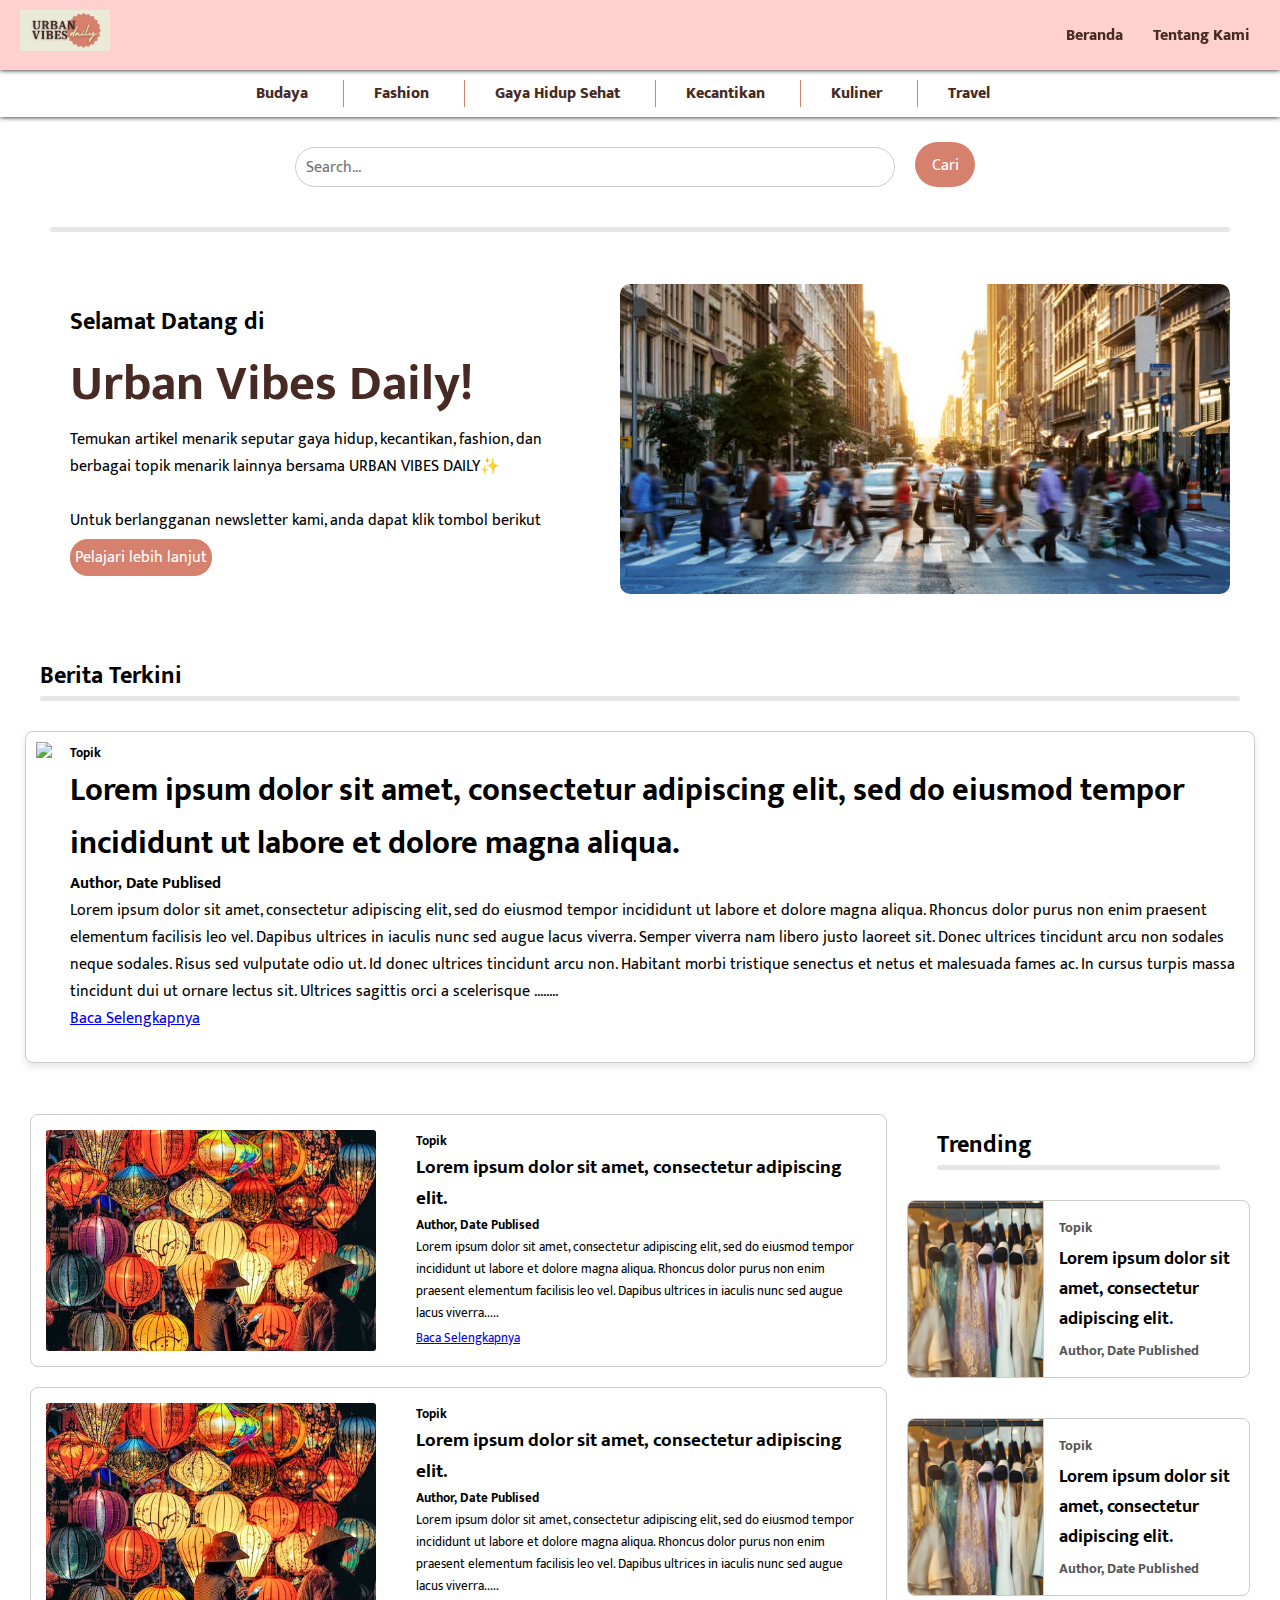
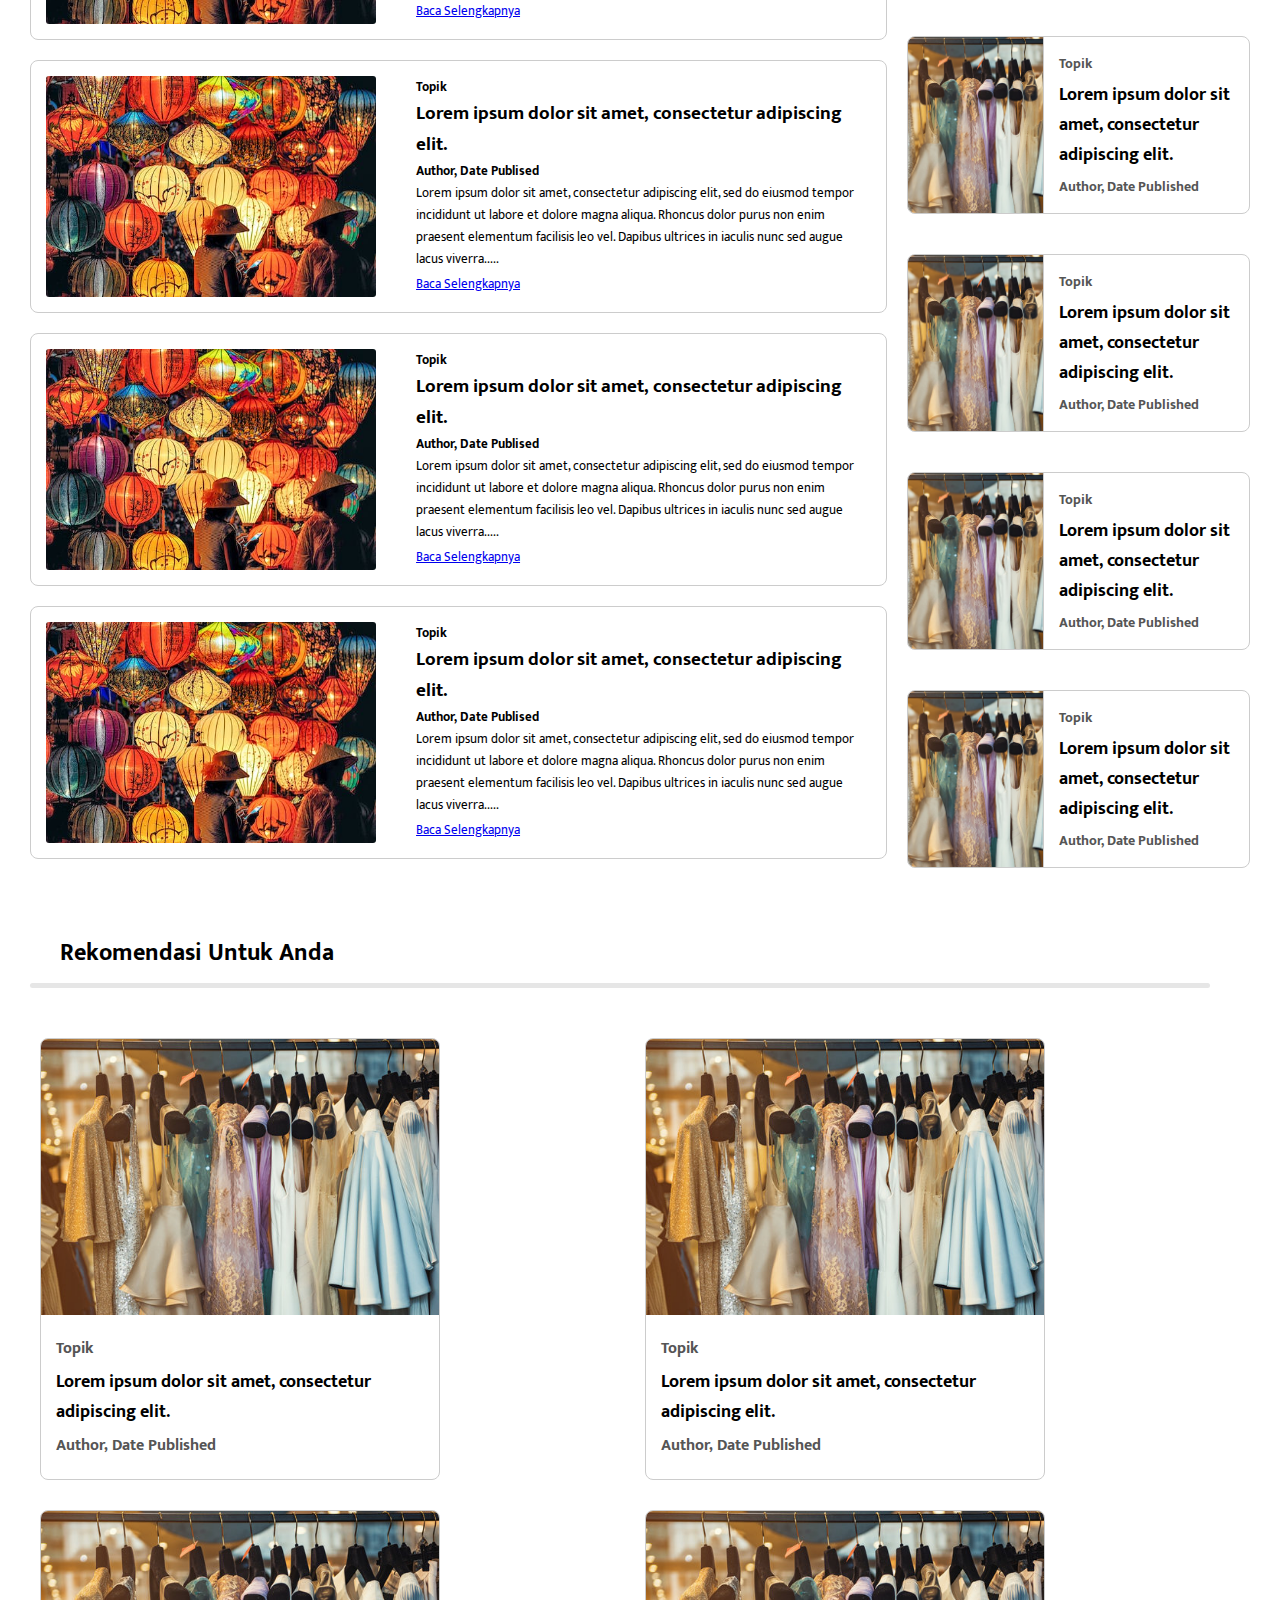
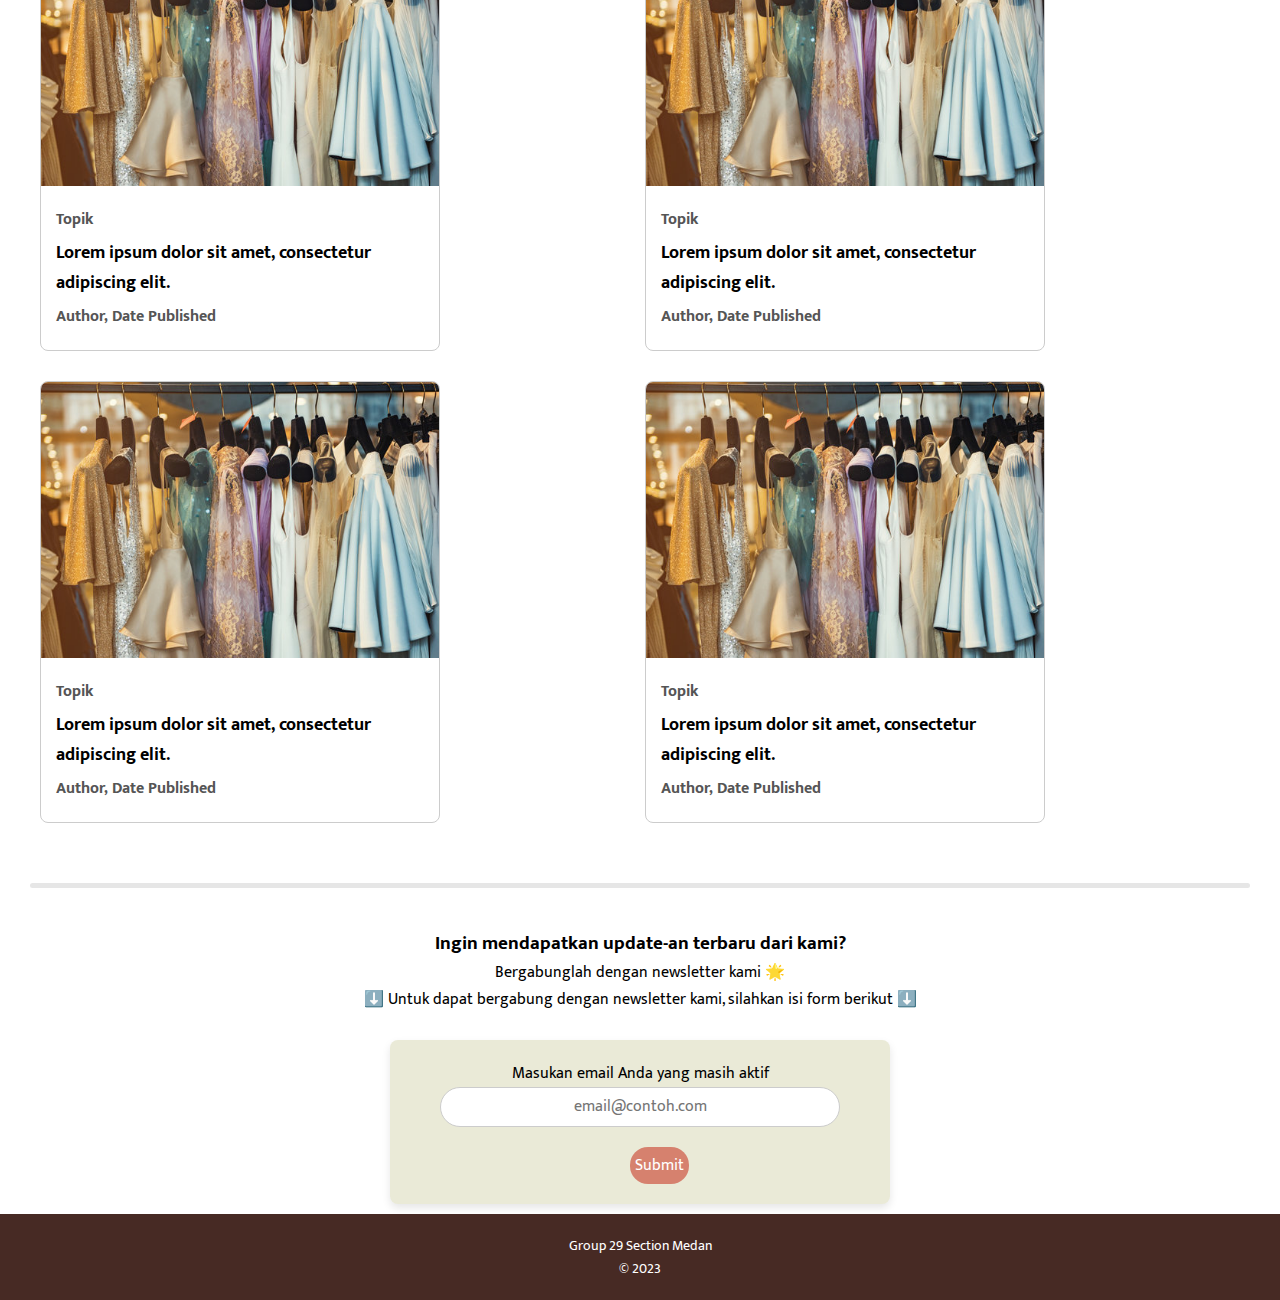
==== index.html @ dff61a65 "add responsive index.html" ====
<!DOCTYPE html>
<html lang="en">
<head>
    <meta charset="UTF-8">
    <meta name="viewport" content="width=device-width, initial-scale=1.0">
    <title>Urban Vibes Daily</title>
    <link rel="stylesheet" href="./css/style.css" />
    <link rel="stylesheet" href="https://fonts.googleapis.com/css2?family=Mukta:wght@300;400;700&display=swap">
</head>

<body>
      <!-- nav atas -->
      <section class="nav">
          <nav class="nav-upper">
              <div class="logo">
                  <img src="./asset/logo1.png" width="100%" alt="" />
              </div>
              <ul class="nav-link">
                  <li><a href="./index.html">Beranda</a></li>
                  <li><a href="./about_us.html">Tentang Kami</a></li>
              </ul>
          </nav>
      </section>

      <!-- nav bawah -->
      <section class="main-nav">
          <div class="main-navigation">
            <span class="menu-toggle" onclick="toggleMenu()"></span>
            <nav>
              <ul class="temaberita">
                  <li class="menu-item"><a href="./budaya.html">Budaya</a></li>
                  <li class="menu-item"><a href="./fashion.html">Fashion</a></li>
                  <li class="menu-item"><a href="./gayahidupsehat.html">Gaya Hidup Sehat</a></li>
                  <li class="menu-item"><a href="./kecantikan.html">Kecantikan</a></li>
                  <li class="menu-item"><a href="./kuliner.html">Kuliner</a></li>
                  <li class="menu-item"><a href="./travel.html">Travel</a></li>
              </ul>
            </nav>
          </div>
      </section>
      <section class="search-container">
          <div class="search">
              <input type="text" class="search-bar" placeholder="Search...">
              <button class="search-button">Cari</button>
          </div>
          <div class="line"></div>
      </section>

      <!-- home  -->
      <section class="home">
          <div class="home-card">
              <div class="home-caption">
                  <h2>Selamat Datang di</h2>
                  <h1>Urban Vibes Daily!</h1>
                  <p>Temukan artikel menarik seputar gaya hidup, kecantikan, fashion, dan berbagai topik menarik lainnya
                      bersama URBAN VIBES DAILY✨</p>
                  <br>
                  <p>Untuk berlangganan newsletter kami, anda dapat klik tombol berikut</p>
                  <a href="#newsletter">
                      <button class="button">Pelajari lebih lanjut</button>
                  </a>
              </div>
          </div>
          <div class="home-image">
              <img src="asset/image/people.jpeg">
          </div>
      </section>

      <section class="container-berita">
          <h2 style="margin-left: 30px; margin-top: 20px;">Berita Terkini</h2>
          <div class="line" style="margin-top: 0px;"></div>
          <div class="berita-terkini-box">
              <img src="asset/image/tokyo.jpeg">
              <div class="berita-terkini-caption">
                  <h5>Topik</h5>
                  <h1>Lorem ipsum dolor sit amet, consectetur adipiscing elit, sed do eiusmod tempor incididunt ut labore
                      et dolore magna aliqua.</h1>
                  <h4>Author, Date Publised</h4>
                  <div>
                      <p>
                          Lorem ipsum dolor sit amet, consectetur adipiscing elit, sed do eiusmod tempor incididunt ut
                          labore et dolore magna
                          aliqua. Rhoncus dolor purus non enim praesent elementum facilisis leo vel. Dapibus ultrices in
                          iaculis nunc sed augue
                          lacus viverra. Semper viverra nam libero justo laoreet sit. Donec ultrices tincidunt arcu non
                          sodales neque sodales.
                          Risus sed vulputate odio ut. Id donec ultrices tincidunt arcu non. Habitant morbi tristique
                          senectus et netus et malesuada
                          fames ac. In cursus turpis massa tincidunt dui ut ornare lectus sit. Ultrices sagittis orci a
                          scelerisque ........
                      </p>
                      <a href='#'> Baca Selengkapnya</a>
                  </div>
              </div>
          </div>
      </section>
      <br>
      <section class="container-berita-mix">
          <div class="berita-terkini">
              <div class="berita-list">
                  <div class="berita-card">
                    <img src="asset/image/culture.jpeg">
                    <div class="berita-caption">
                      <h5>Topik</h5>
                      <h3>Lorem ipsum dolor sit amet, consectetur adipiscing elit.</h3>
                      <h5 style="font-weight: bold;">Author, Date Publised</h5>
                      <div>
                        <p style="font-size: small;">
                          Lorem ipsum dolor sit amet, consectetur adipiscing elit, sed do eiusmod tempor incididunt ut labore et dolore magna 
                          aliqua. Rhoncus dolor purus non enim praesent elementum facilisis leo vel. Dapibus ultrices in iaculis nunc sed augue 
                          lacus viverra.....
                        </p>
                        <a href='#' style="font-size: small;"> Baca Selengkapnya</a>
                      </div>
                    </div>
                  </div>
                  <div class="berita-card">
                    <img src="asset/image/culture.jpeg">
                    <div class="berita-caption">
                      <h5>Topik</h5>
                      <h3>Lorem ipsum dolor sit amet, consectetur adipiscing elit.</h3>
                      <h5 style="font-weight: bold;">Author, Date Publised</h5>
                      <div>
                        <p style="font-size: small;">
                          Lorem ipsum dolor sit amet, consectetur adipiscing elit, sed do eiusmod tempor incididunt ut labore et dolore magna 
                          aliqua. Rhoncus dolor purus non enim praesent elementum facilisis leo vel. Dapibus ultrices in iaculis nunc sed augue 
                          lacus viverra.....
                        </p>
                        <a href='#' style="font-size: small;"> Baca Selengkapnya</a>
                      </div>
                    </div>
                  </div>
                  <div class="berita-card">
                    <img src="asset/image/culture.jpeg">
                    <div class="berita-caption">
                      <h5>Topik</h5>
                      <h3>Lorem ipsum dolor sit amet, consectetur adipiscing elit.</h3>
                      <h5 style="font-weight: bold;">Author, Date Publised</h5>
                      <div>
                        <p style="font-size: small;">
                          Lorem ipsum dolor sit amet, consectetur adipiscing elit, sed do eiusmod tempor incididunt ut labore et dolore magna 
                          aliqua. Rhoncus dolor purus non enim praesent elementum facilisis leo vel. Dapibus ultrices in iaculis nunc sed augue 
                          lacus viverra.....
                        </p>
                        <a href='#' style="font-size: small;"> Baca Selengkapnya</a>
                      </div>
                    </div>
                  </div>
                  <div class="berita-card">
                    <img src="asset/image/culture.jpeg">
                    <div class="berita-caption">
                      <h5>Topik</h5>
                      <h3>Lorem ipsum dolor sit amet, consectetur adipiscing elit.</h3>
                      <h5 style="font-weight: bold;">Author, Date Publised</h5>
                      <div>
                        <p style="font-size: small;">
                          Lorem ipsum dolor sit amet, consectetur adipiscing elit, sed do eiusmod tempor incididunt ut labore et dolore magna 
                          aliqua. Rhoncus dolor purus non enim praesent elementum facilisis leo vel. Dapibus ultrices in iaculis nunc sed augue 
                          lacus viverra.....
                        </p>
                        <a href='#' style="font-size: small;"> Baca Selengkapnya</a>
                      </div>
                    </div>
                  </div>
                  <div class="berita-card">
                    <img src="asset/image/culture.jpeg">
                    <div class="berita-caption">
                      <h5>Topik</h5>
                      <h3>Lorem ipsum dolor sit amet, consectetur adipiscing elit.</h3>
                      <h5 style="font-weight: bold;">Author, Date Publised</h5>
                      <div>
                        <p style="font-size: small;">
                          Lorem ipsum dolor sit amet, consectetur adipiscing elit, sed do eiusmod tempor incididunt ut labore et dolore magna 
                          aliqua. Rhoncus dolor purus non enim praesent elementum facilisis leo vel. Dapibus ultrices in iaculis nunc sed augue 
                          lacus viverra.....
                        </p>
                        <a href='#' style="font-size: small;"> Baca Selengkapnya</a>
                      </div>
                    </div>
                  </div>
                </div>
              </div>
          </div>

          <div class="berita-tren">
            <div class="container-tren">
              <h2 style="margin-left: 30px; margin-top: 40px;">Trending</h2>
              <div class="line" style="margin-top: 0px;"></div>
              <div class="tren-list">
                <div class="tren-card">
                  <img src="asset/image/fashion.jpeg">
                  <div class="tren-caption">
                    <h6>Topik</h6>
                    <h5>Lorem ipsum dolor sit amet, consectetur adipiscing elit.</h5>
                    <h6 style="font-weight: bold;">Author, Date Published</h6>
                  </div>
                </div>
                <div class="tren-card">
                  <img src="asset/image/fashion.jpeg">
                  <div class="tren-caption">
                    <h6>Topik</h6>
                    <h5>Lorem ipsum dolor sit amet, consectetur adipiscing elit.</h5>
                    <h6 style="font-weight: bold;">Author, Date Published</h6>
                  </div>
                </div>
                <div class="tren-card">
                  <img src="asset/image/fashion.jpeg">
                  <div class="tren-caption">
                    <h6>Topik</h6>
                    <h5>Lorem ipsum dolor sit amet, consectetur adipiscing elit.</h5>
                    <h6 style="font-weight: bold;">Author, Date Published</h6>
                  </div>
                </div>
                <div class="tren-card">
                  <img src="asset/image/fashion.jpeg">
                  <div class="tren-caption">
                    <h6>Topik</h6>
                    <h5>Lorem ipsum dolor sit amet, consectetur adipiscing elit.</h5>
                    <h6 style="font-weight: bold;">Author, Date Published</h6>
                  </div>
                </div>
                <div class="tren-card">
                  <img src="asset/image/fashion.jpeg">
                  <div class="tren-caption">
                    <h6>Topik</h6>
                    <h5>Lorem ipsum dolor sit amet, consectetur adipiscing elit.</h5>
                    <h6 style="font-weight: bold;">Author, Date Published</h6>
                  </div>
                </div>
                <div class="tren-card">
                  <img src="asset/image/fashion.jpeg">
                  <div class="tren-caption">
                    <h6>Topik</h6>
                    <h5>Lorem ipsum dolor sit amet, consectetur adipiscing elit.</h5>
                    <h6 style="font-weight: bold;">Author, Date Published</h6>
                  </div>
                </div>
              </div>
            </div>
          </div>          
          </div>
      </section>
      <br><br>
      <section class="container-rekomen">
        <div class="container-rekomendasi">
          <h2 style="margin-left: 20px; margin-top: 20px;">Rekomendasi Untuk Anda</h2>
          <div class="line"></div>
          <div class="tren-list">
            <div class="rekomen-card">
              <img src="asset/image/fashion.jpeg">
              <div>
                <h5>Topik</h5>
                <h3>Lorem ipsum dolor sit amet, consectetur adipiscing elit.</h3>
                <h5 style="font-weight: bold;">Author, Date Published</h5>
              </div>
            </div>
            <div class="rekomen-card">
              <img src="asset/image/fashion.jpeg">
              <div>
                <h5>Topik</h5>
                <h3>Lorem ipsum dolor sit amet, consectetur adipiscing elit.</h3>
                <h5 style="font-weight: bold;">Author, Date Published</h5>
              </div>
            </div>
            <div class="rekomen-card">
              <img src="asset/image/fashion.jpeg">
              <div>
                <h5>Topik</h5>
                <h3>Lorem ipsum dolor sit amet, consectetur adipiscing elit.</h3>
                <h5 style="font-weight: bold;">Author, Date Published</h5>
              </div>
            </div>
            <div class="rekomen-card">
              <img src="asset/image/fashion.jpeg">
              <div>
                <h5>Topik</h5>
                <h3>Lorem ipsum dolor sit amet, consectetur adipiscing elit.</h3>
                <h5 style="font-weight: bold;">Author, Date Published</h5>
              </div>
            </div>
            <div class="rekomen-card">
              <img src="asset/image/fashion.jpeg">
              <div>
                <h5>Topik</h5>
                <h3>Lorem ipsum dolor sit amet, consectetur adipiscing elit.</h3>
                <h5 style="font-weight: bold;">Author, Date Published</h5>
              </div>
            </div>
            <div class="rekomen-card">
              <img src="asset/image/fashion.jpeg">
              <div>
                <h5>Topik</h5>
                <h3>Lorem ipsum dolor sit amet, consectetur adipiscing elit.</h3>
                <h5 style="font-weight: bold;">Author, Date Published</h5>
              </div>
            </div>
          </div>
        </div>
      </section>
      
      

      <section class="form">
          <div class="line" style="margin-top: 0px;"></div>
          <div id="newsletter" class="container-form">
              <h3 style="text-align: center;">Ingin mendapatkan update-an terbaru dari kami?</h3>
              <p style="text-align: center;">Bergabunglah dengan newsletter kami 🌟</p>
              <p style="text-align: center;">⬇️ Untuk dapat bergabung dengan newsletter kami, silahkan isi form berikut ⬇️
              </p>
              <br>
              <div class="form-card">
                  <div class="form-input">
                      <label for="email">Masukan email Anda yang masih aktif</label>
                      <br>
                      <input type="email" placeholder="email@contoh.com" id="email" />
                  </div>
                  <button class="button" style="margin-inline: 220px; margin-top: 20px;">Submit</button>
              </div>
          </div>
      </section>

      <section class="footer">
        <footer>
          <p>Group 29 Section Medan</p>
          <p>&copy; 2023</p>
      </footer>
      </section>
  <script>
    function toggleMenu() {
    const navigation = document.querySelector('.main-navigation');
    navigation.classList.toggle('mobile-menu-open');
  }
  </script>
</body>

</html>
---- css/style.css ----
* {
  margin: 0;
  padding: 0;
  box-sizing: border-box;
}

body {
  font-family: "Mukta", sans-serif;
}
.home{
  margin: 0;
  padding: 0;
  box-sizing: border-box;
}

.nav {
  display: inline;
}

.nav .nav-upper {
  box-shadow: 0 0 5px black;
  background-color: #ffd1ce;
  display: flex;
  justify-content: space-between;
  align-items: center;
  position: sticky;
  top: 0;
  padding: 10px 20px;
  padding: 10px 20px;
  z-index: 1000;
}

.nav .logo {
  width: 90px;
  height: 50px;
}

.nav .nav-upper ul {
  padding-right: 10px;
  list-style: none;
  display: flex;
  gap: 30px;
}
.nav .nav-upper ul li a {
  color: #472a24;
  text-decoration: none;
  font-size: 16px;
  font-weight: 800;
}

.nav .nav-upper ul li a:hover {
  color: #d6816e;
  font-weight: bold;
}
.main-navigation {
  padding: 10px 20px;
  box-shadow: 0 0 5px black;
  position: inline;
  top: 0;
  z-index: 1000;
  display: flex;
  justify-content: center;
}

.menu-toggle {
  display: none; /* Initially hide the menu toggle on larger screens */
}

.main-navigation ul {
  list-style: none;
  display: flex;
  gap: 30px;
}

.main-navigation ul li {
  position: relative;
}

.main-navigation ul li:not(:last-child) {
  border-right: 1px solid #d6816e;
}

.main-navigation ul li a {
  color: #472a24;
  text-decoration: none;
  font-size: 16px;
  font-weight: 800;
  padding-right: 35px;
}

.main-navigation ul li a:hover {
  color: #d6816e;
  font-weight: bold;
}

/* Responsive */
@media screen and (max-width: 600px) {
  .main-navigation ul {
    display: none; /* Hide the menu items on smaller screens */
    flex-direction: column; /* Stack items vertically */
    position: absolute;
    margin-top: 60px; /* Adjust the distance from the top */
    left: 0;
    right: 0;
    background-color: #fff; /* Add a background color for better visibility */
    box-shadow: 0 4px 8px rgba(0, 0, 0, 0.1);
    z-index: 999;
    justify-content: center;
  }

  .menu-toggle {
    display: flex; /* Show the menu toggle on smaller screens */
    cursor: pointer;
  }

  .menu-toggle:before {
    content: '\2630'; /* Unicode character for three horizontal lines */
    font-size: 24px;
  }

  .main-navigation.mobile-menu-open ul {
    display: flex; /* Show the menu items when the menu is open */
    padding: 10px;
  }
}

.search-container {
  text-align: center;
  margin: 20px;
}

.search {
  display: flex;
  flex-direction: column; /* Stack items vertically on smaller screens */
  align-items: center;
}

.search-bar {
  padding: 10px;
  border: 1px solid #ccc;
  border-radius: 50px;
  width: 100%; /* Make the input take full width */
  max-width: 600px; /* Set a max-width for larger screens */
  height: 40px;
  box-sizing: border-box;
  font-size: 16px;
  font-family: "Mukta", sans-serif;
  margin-bottom: 10px; /* Add margin below the input for better spacing */
}

.search-button {
  padding: 10px;
  background-color: #d6816e;
  color: white;
  border: none;
  border-radius: 50px;
  width: 60px;
  height: 45px;
  cursor: pointer;
  font-size: 16px;
  font-family: "Mukta", sans-serif;
  text-align: center;
  margin-bottom: 10px;
  margin-inline: 10px;
}

.search-button:hover {
  background-color: #472a24;
  color: white;
}

/* Responsive */
@media screen and (min-width: 768px) {
  .search {
    flex-direction: row; /* Switch back to row layout for larger screens */
    justify-content: center;
  }

  .search-bar {
    margin-bottom: 0; /* Remove the bottom margin for larger screens */
    margin-right: 10px; /* Add margin to the right of the input for better spacing */
  }
}

.line {
  width: auto;
  height: 5px;
  background-color: #e6e6e6;
  border-radius: 10px;
  margin: 30px;
  /* margin-top: 0;
    margin-inline: 30px; */
}

.home {
  display: flex;
  align-items: center;
  justify-content: space-evenly;
  padding: 20px;
}

.home-card {
  padding: 20px;
  max-width: 600px;
  width: 100%;
}

.home-caption {
  flex: 1;
  margin-left: 30px;
}

.home-caption h1 {
  color: #472a24;
  font-weight: bold;
  font-size: 50px;
}

.home-image {
  flex: 1;
  margin-right: 30px;
}

.home-image img {
  max-width: 100%;
  width: 615px;
  height: 310px;
  float: right;
  border-radius: 10px;
  transition: transform 0.3s;
}

.home-image img:hover {
  transform: scale(1.03);
}

button {
  margin-top: 5px;
  padding: 5px;
  background-color: #d6816e;
  color: white;
  border: none;
  border-radius: 18px;
  cursor: pointer;
  font-size: 16px;
  font-family: "Mukta", sans-serif;
  text-align: center;
  transition-duration: 0.4s;
  cursor: pointer;
}

.button:hover {
  background-color: #472a24;
  color: white;
}

/* berita terkini (headline) */
.container-berita{
  padding: 10px;
  margin-top: 10px;
}
.berita-terkini-box {
  display: flex;
  flex-direction: column; /* Change to column layout for smaller screens */
  padding: 10px;
  margin-inline: 15px; /* Reduced margin for smaller screens */
  background-color: #fff;
  border: 1px solid #ccc;
  border-radius: 8px;
  box-shadow: 0 4px 8px rgba(0, 0, 0, 0.1);
  transition: transform 0.5s;
}

.berita-terkini-box img {
  max-width: 100%;
  height: 300px; /* Maintain aspect ratio */
  margin-bottom: 10px; /* Add margin below image for better spacing */
}

.berita-terkini-caption{
  margin-left: 0px;
}

.berita-terkini-box:hover  {
  transform: scale(1.03);
}

@media screen and (min-width: 768px) {
  .berita-terkini-box {
    flex-direction: row; /* Switch back to row layout for larger screens */
  }

  .berita-terkini-caption {
    margin-left: 18px; /* Add back left margin for larger screens */
  }
}

/* berita  */

.container-berita-mix {
  padding: 30px;
  margin-top: 5px;
}

.berita-terkini,
.berita-tren {
  display: grid;
  grid-gap: 20px;
}

.container-berita-mix {
  display: grid;
  grid-template-columns: 2fr 0.8fr;
  column-gap: 20px;
  margin-top: -45px;
}

.berita-list{
  margin: auto;
}

.berita-card:hover  {
  transform: scale(1.03);
}

.berita-list,
.tren-list {
  display: grid;
  grid-gap: 20px;
}

.berita-card {
  display: grid;
  grid-template-columns: auto 1fr;
  grid-gap: 20px;
  padding: 15px;
  border: 1px solid #ccc;
  border-radius: 8px;
}

.berita-card {
  display: flex;
  padding: 15px;
  border: 1px solid #ccc;
  border-radius: 8px;
  transition: transform 0.5s;
}

.berita-card img {
  max-width: 40%;
  height: auto;
  border-radius: 3px;
  margin-right: 20px; /* Adjust the margin between the image and caption */
}

.berita-caption {
  display: flex;
  flex-direction: column;
  justify-content: center;
}

.berita-caption > div {
  margin: 0; /* Reset margin for the inner div */
}


.tren-card {
  display: flex;
  border: 1px solid #ccc;
  border-radius: 8px;
  overflow: hidden;
  max-width: 400px;
  margin-bottom: 20px; /* Memberikan jarak antar elemen tren-card */
  transition: transform 0.5s;
}

.tren-card:hover  {
  transform: scale(1.03);
}

.tren-card img {
  width: 40%;
  object-fit: cover;
  border-right: 1px solid #ccc; /* Garis pisah di antara gambar dan konten */
}

.tren-caption {
  padding: 15px;
}

.tren-caption h6 {
  margin: 0;
  font-size: 14px; /* Sesuaikan ukuran teks Topik dan Author */
  color: #555; /* Warna teks Topik dan Author */
}

.tren-caption h5 {
  margin: 5px 0;
  font-size: 18px; /* Sesuaikan ukuran teks judul */
}

/* Mengatur teks judul dengan tumpukan yang lebih besar */
.tren-caption h5:first-child {
  margin-top: 0;
}

.tren-caption h6:last-child {
  font-weight: bold;
}


/* rekomen  */
.container-rekomen {
  padding: 40px;
  margin-top: -99px;
}

.container-rekomendasi {
  display: grid;
  grid-gap: 20px;
}
.container-rekomendasi .tren-list {
  display: grid;
  grid-template-columns: repeat(auto-fit, minmax(400px, 3fr)); /* Maksimal 3 konten per baris */
  grid-gap: 10px;
}

.container-rekomendasi h2 {
  font-size: 24px; /* Ukuran teks judul */
  margin-top: 20px;
  margin-left: -99px;
}

.container-rekomendasi .line {
  border-top: 1px solid #e6e6e6;
  margin-top: -10px;
  margin-left: -10px;
  width: auto;
}

.rekomen-card {
  display: flex;
  flex-direction: column;
  border: 1px solid #ccc;
  border-radius: 8px;
  overflow: hidden;
  max-width: 400px; /* Atur lebar maksimum sesuai kebutuhan */
  margin-bottom: 20px; /* Jarak antar elemen rekomen-card */
  transition: transform 0.5s;
}

.rekomen-card:hover  {
  transform: scale(1.03);
}

.rekomen-card img {
  width: 100%; /* Ubah lebar gambar sesuai preferensi Anda */
  object-fit: cover;
}

.rekomen-card > div {
  padding: 15px;
}

.rekomen-card h5 {
  margin: 5px 0;
  font-size: 16px; /* Ukuran teks Topik */
  color: #555; /* Warna teks Topik */
}

.rekomen-card h3 {
  margin: 5px 0;
  font-size: 18px; /* Ukuran teks judul */
}

.rekomen-card h5:last-child {
  font-weight: bold;
}


/* form  */
.container-form {
  padding: 10px;
  margin: auto;
}

.form-card {
  background-color: #eaead7;
  box-shadow: 0 4px 8px rgba(0, 0, 0, 0.1);
  padding: 20px;
  border-radius: 8px;
  width: 500px;
  margin: auto;
}

.form-input {
  text-align: center;
}

#email {
  text-align: center;
  padding: 10px;
  border: 1px solid #ccc;
  border-radius: 50px;
  width: 400px;
  height: 40px;
  box-sizing: border-box;
  font-size: 16px;
  font-family: "Mukta", sans-serif;
}

/* Responsive */
@media screen and (max-width: 600px) {
  .form-card {
    width: 90%; /* Adjust the width for smaller screens */
  }

  #email {
    width: 100%; /* Adjust the width for smaller screens */
    max-width: none; /* Remove the max-width for smaller screens */
  }
}

footer {
  width: 100%;
  background-color: #472a24;
  color: white;
  font-size: 14px;
  text-align: center;
  padding: 20px;
}
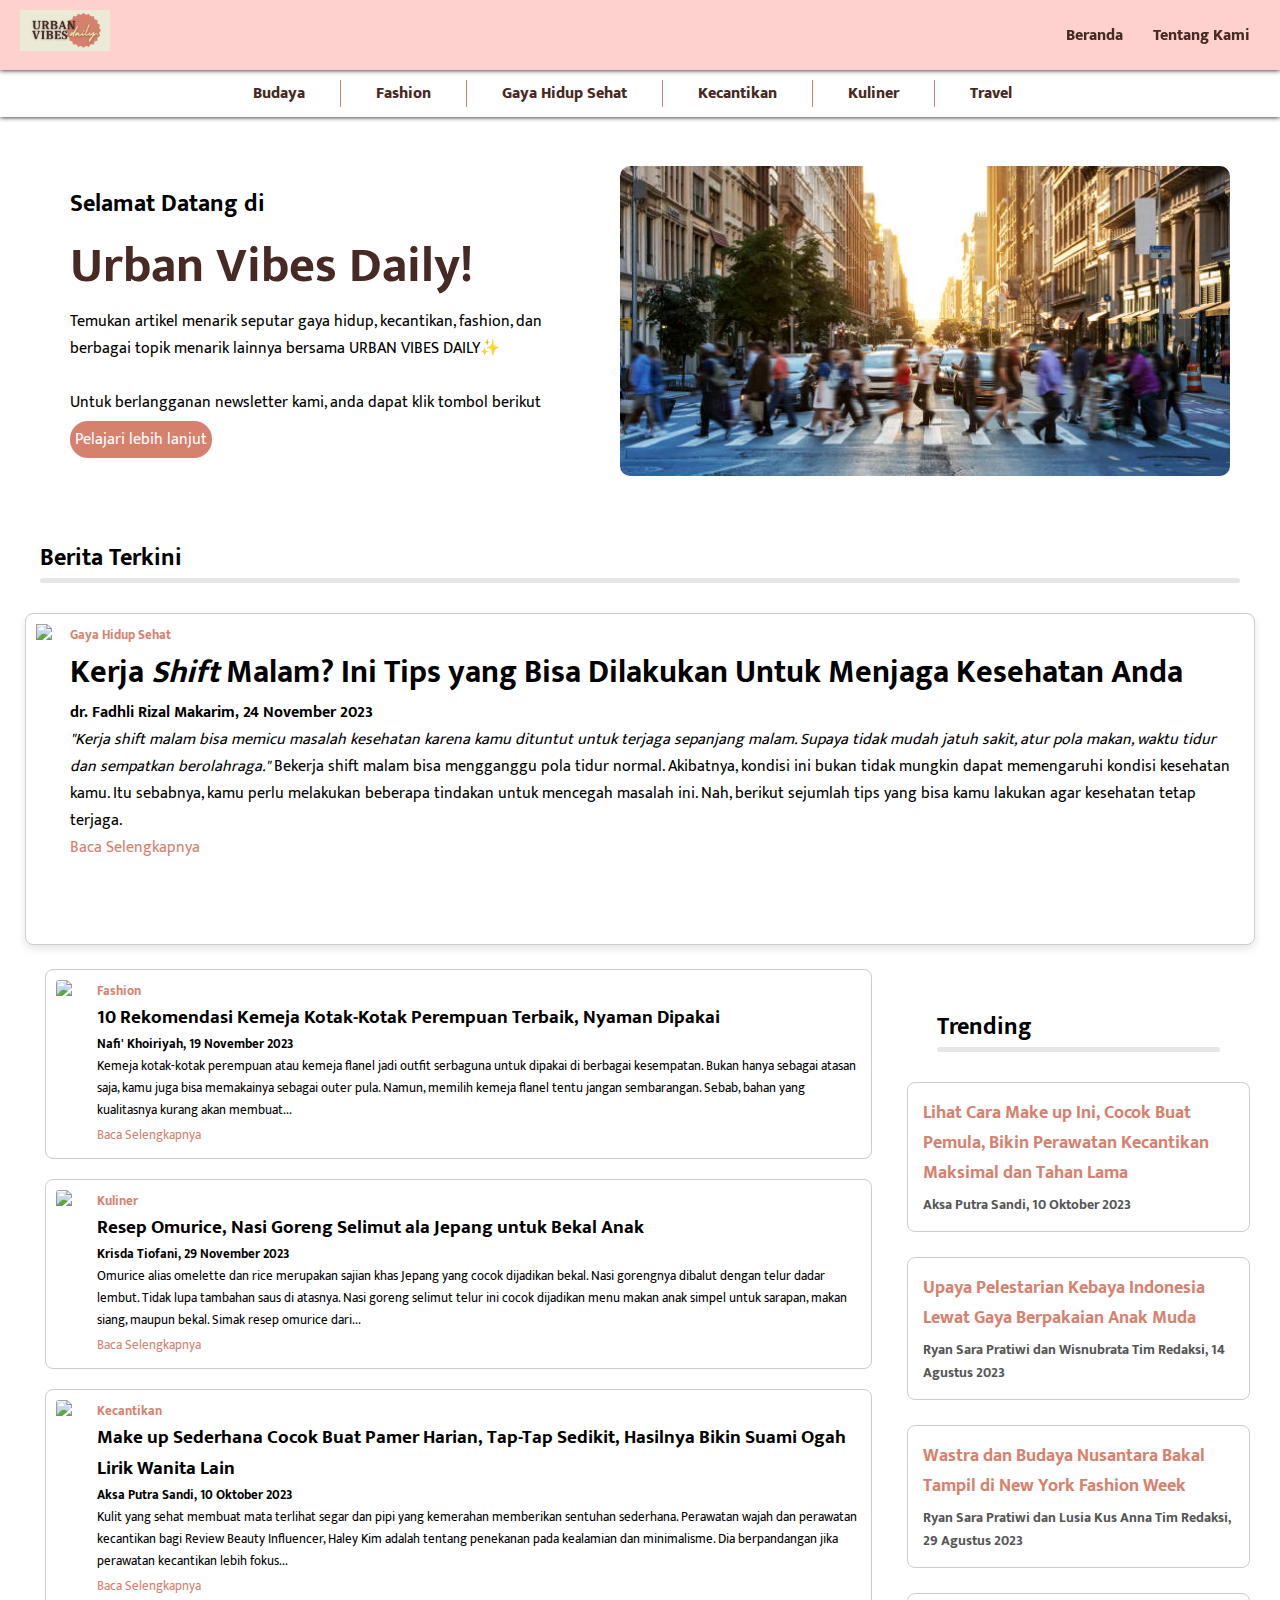
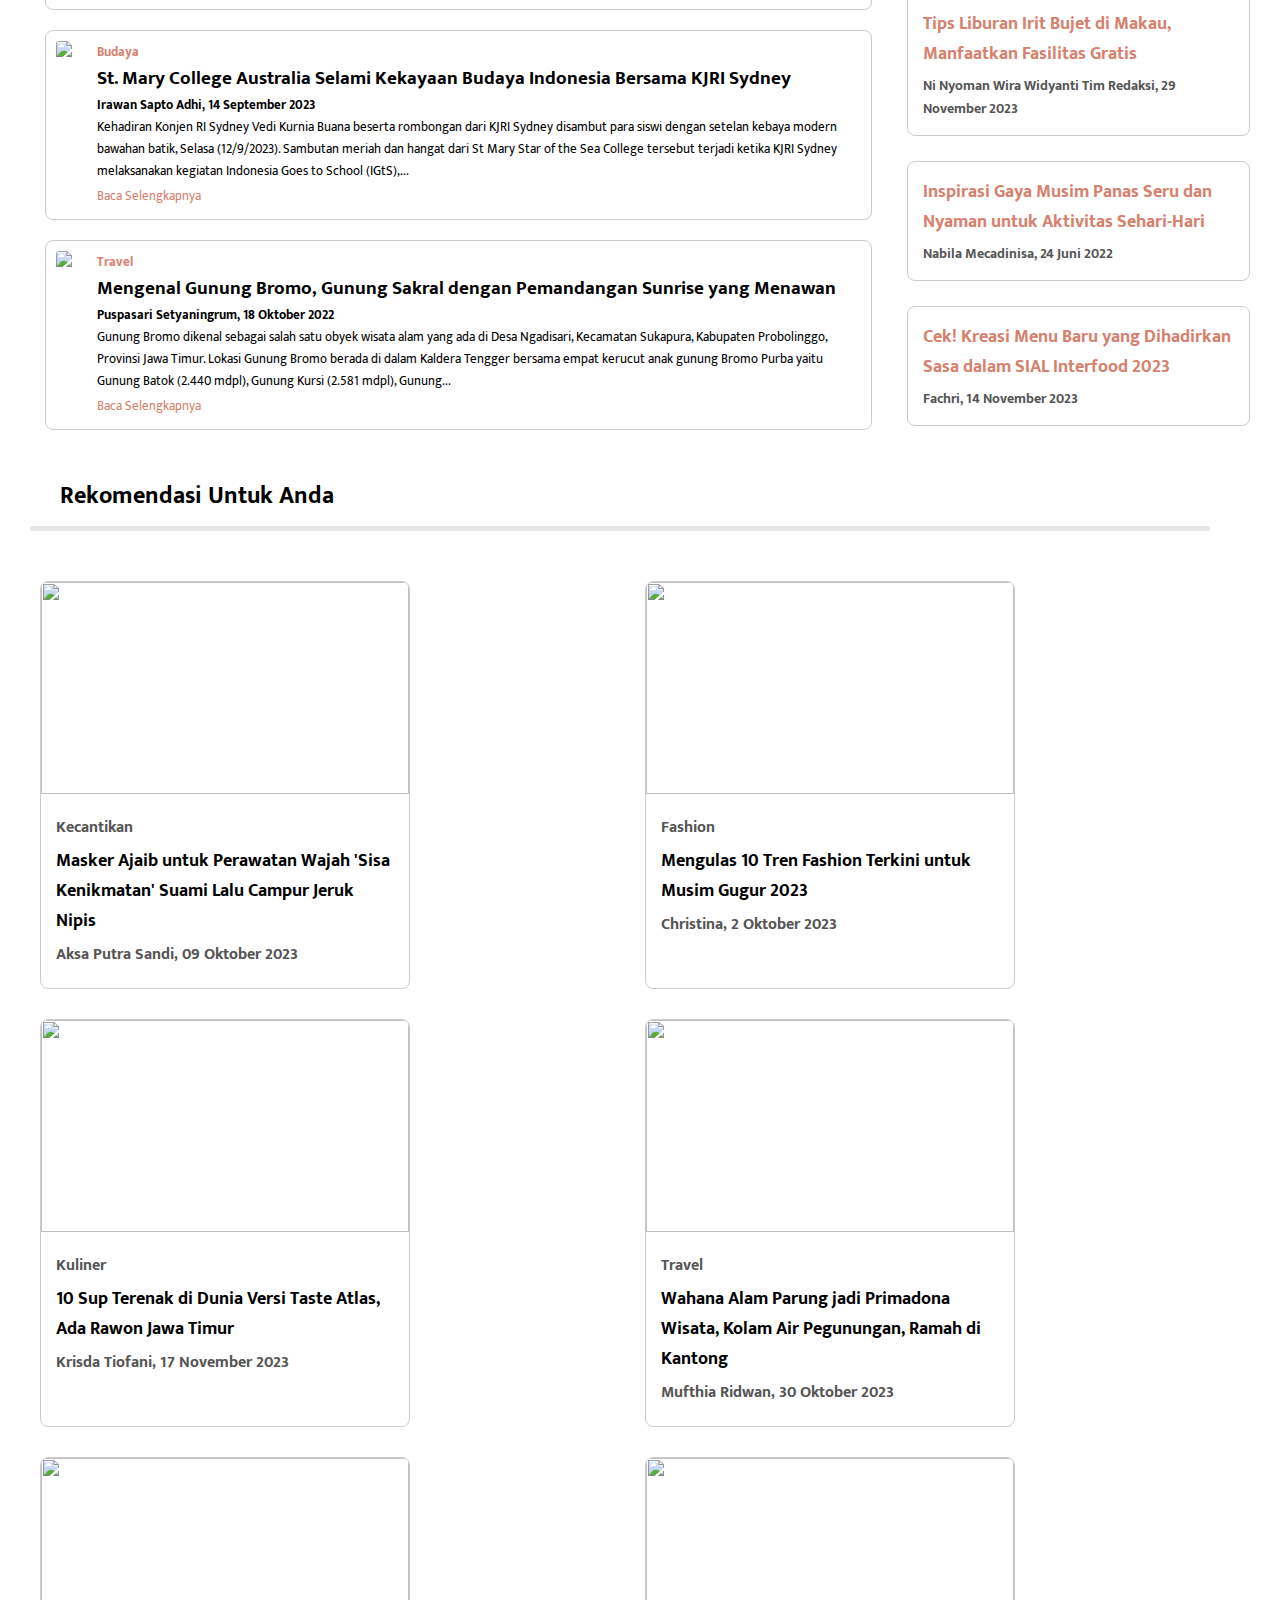
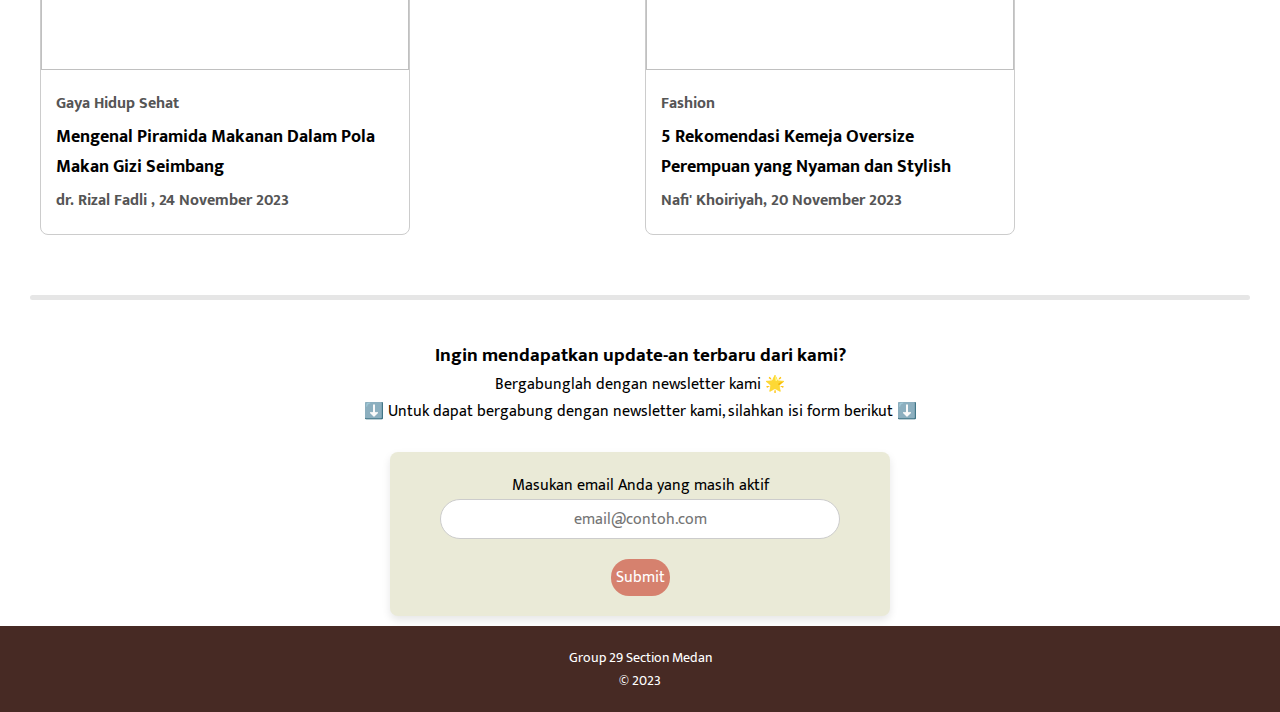
==== commit dee90cd0: "add responsive di halaman berita" ====
--- a/index.html
+++ b/index.html
@@ -38,14 +38,8 @@
             </nav>
           </div>
       </section>
-      <section class="search-container">
-          <div class="search">
-              <input type="text" class="search-bar" placeholder="Search...">
-              <button class="search-button">Cari</button>
-          </div>
-          <div class="line"></div>
-      </section>
-
+       
+      <br>
       <!-- home  -->
       <section class="home">
           <div class="home-card">
@@ -70,26 +64,16 @@
           <h2 style="margin-left: 30px; margin-top: 20px;">Berita Terkini</h2>
           <div class="line" style="margin-top: 0px;"></div>
           <div class="berita-terkini-box">
-              <img src="asset/image/tokyo.jpeg">
+              <img src="asset/image/begadang.jpeg">
               <div class="berita-terkini-caption">
-                  <h5>Topik</h5>
-                  <h1>Lorem ipsum dolor sit amet, consectetur adipiscing elit, sed do eiusmod tempor incididunt ut labore
-                      et dolore magna aliqua.</h1>
-                  <h4>Author, Date Publised</h4>
+                  <h5>Gaya Hidup Sehat</h5>
+                  <h1>Kerja <i>Shift</i> Malam? Ini Tips yang Bisa Dilakukan Untuk Menjaga Kesehatan Anda</h1>
+                  <h4>dr. Fadhli Rizal Makarim, 24 November 2023</h4>
                   <div>
                       <p>
-                          Lorem ipsum dolor sit amet, consectetur adipiscing elit, sed do eiusmod tempor incididunt ut
-                          labore et dolore magna
-                          aliqua. Rhoncus dolor purus non enim praesent elementum facilisis leo vel. Dapibus ultrices in
-                          iaculis nunc sed augue
-                          lacus viverra. Semper viverra nam libero justo laoreet sit. Donec ultrices tincidunt arcu non
-                          sodales neque sodales.
-                          Risus sed vulputate odio ut. Id donec ultrices tincidunt arcu non. Habitant morbi tristique
-                          senectus et netus et malesuada
-                          fames ac. In cursus turpis massa tincidunt dui ut ornare lectus sit. Ultrices sagittis orci a
-                          scelerisque ........
+                        <i>"Kerja shift malam bisa memicu masalah kesehatan karena kamu dituntut untuk terjaga sepanjang malam. Supaya tidak mudah jatuh sakit, atur pola makan, waktu tidur dan sempatkan berolahraga."</i> Bekerja shift malam bisa mengganggu pola tidur normal. Akibatnya, kondisi ini bukan tidak mungkin dapat memengaruhi kondisi kesehatan kamu. Itu sebabnya, kamu perlu melakukan beberapa tindakan untuk mencegah masalah ini. Nah, berikut sejumlah tips yang bisa kamu lakukan agar kesehatan tetap terjaga.
                       </p>
-                      <a href='#'> Baca Selengkapnya</a>
+                      <a href='#' style="margin: 0;"> Baca Selengkapnya</a>
                   </div>
               </div>
           </div>
@@ -99,80 +83,70 @@
           <div class="berita-terkini">
               <div class="berita-list">
                   <div class="berita-card">
-                    <img src="asset/image/culture.jpeg">
-                    <div class="berita-caption">
-                      <h5>Topik</h5>
-                      <h3>Lorem ipsum dolor sit amet, consectetur adipiscing elit.</h3>
-                      <h5 style="font-weight: bold;">Author, Date Publised</h5>
-                      <div>
-                        <p style="font-size: small;">
-                          Lorem ipsum dolor sit amet, consectetur adipiscing elit, sed do eiusmod tempor incididunt ut labore et dolore magna 
-                          aliqua. Rhoncus dolor purus non enim praesent elementum facilisis leo vel. Dapibus ultrices in iaculis nunc sed augue 
-                          lacus viverra.....
-                        </p>
-                        <a href='#' style="font-size: small;"> Baca Selengkapnya</a>
-                      </div>
-                    </div>
-                  </div>
-                  <div class="berita-card">
-                    <img src="asset/image/culture.jpeg">
-                    <div class="berita-caption">
-                      <h5>Topik</h5>
-                      <h3>Lorem ipsum dolor sit amet, consectetur adipiscing elit.</h3>
-                      <h5 style="font-weight: bold;">Author, Date Publised</h5>
-                      <div>
-                        <p style="font-size: small;">
-                          Lorem ipsum dolor sit amet, consectetur adipiscing elit, sed do eiusmod tempor incididunt ut labore et dolore magna 
-                          aliqua. Rhoncus dolor purus non enim praesent elementum facilisis leo vel. Dapibus ultrices in iaculis nunc sed augue 
-                          lacus viverra.....
-                        </p>
-                        <a href='#' style="font-size: small;"> Baca Selengkapnya</a>
-                      </div>
-                    </div>
-                  </div>
-                  <div class="berita-card">
-                    <img src="asset/image/culture.jpeg">
-                    <div class="berita-caption">
-                      <h5>Topik</h5>
-                      <h3>Lorem ipsum dolor sit amet, consectetur adipiscing elit.</h3>
-                      <h5 style="font-weight: bold;">Author, Date Publised</h5>
-                      <div>
-                        <p style="font-size: small;">
-                          Lorem ipsum dolor sit amet, consectetur adipiscing elit, sed do eiusmod tempor incididunt ut labore et dolore magna 
-                          aliqua. Rhoncus dolor purus non enim praesent elementum facilisis leo vel. Dapibus ultrices in iaculis nunc sed augue 
-                          lacus viverra.....
-                        </p>
-                        <a href='#' style="font-size: small;"> Baca Selengkapnya</a>
-                      </div>
-                    </div>
-                  </div>
-                  <div class="berita-card">
-                    <img src="asset/image/culture.jpeg">
-                    <div class="berita-caption">
-                      <h5>Topik</h5>
-                      <h3>Lorem ipsum dolor sit amet, consectetur adipiscing elit.</h3>
-                      <h5 style="font-weight: bold;">Author, Date Publised</h5>
-                      <div>
-                        <p style="font-size: small;">
-                          Lorem ipsum dolor sit amet, consectetur adipiscing elit, sed do eiusmod tempor incididunt ut labore et dolore magna 
-                          aliqua. Rhoncus dolor purus non enim praesent elementum facilisis leo vel. Dapibus ultrices in iaculis nunc sed augue 
-                          lacus viverra.....
-                        </p>
-                        <a href='#' style="font-size: small;"> Baca Selengkapnya</a>
-                      </div>
-                    </div>
-                  </div>
-                  <div class="berita-card">
-                    <img src="asset/image/culture.jpeg">
-                    <div class="berita-caption">
-                      <h5>Topik</h5>
-                      <h3>Lorem ipsum dolor sit amet, consectetur adipiscing elit.</h3>
-                      <h5 style="font-weight: bold;">Author, Date Publised</h5>
-                      <div>
-                        <p style="font-size: small;">
-                          Lorem ipsum dolor sit amet, consectetur adipiscing elit, sed do eiusmod tempor incididunt ut labore et dolore magna 
-                          aliqua. Rhoncus dolor purus non enim praesent elementum facilisis leo vel. Dapibus ultrices in iaculis nunc sed augue 
-                          lacus viverra.....
+                    <img src="asset/image/kemejakotak.jpg">
+                    <div class="berita-caption">
+                      <h5 style="color: #d6816e;">Fashion</h5>
+                      <h3>10 Rekomendasi Kemeja Kotak-Kotak Perempuan Terbaik, Nyaman Dipakai</h3>
+                      <h5 style="font-weight: bold;">Nafi' Khoiriyah, 19 November 2023</h5>
+                      <div>
+                        <p style="font-size: small;">
+                          Kemeja kotak-kotak perempuan atau kemeja flanel jadi outfit serbaguna untuk dipakai di berbagai kesempatan. Bukan hanya sebagai atasan saja, kamu juga bisa memakainya sebagai outer pula. Namun, memilih kemeja flanel tentu jangan sembarangan. Sebab, bahan yang kualitasnya kurang akan membuat...
+                        </p>
+                        <a href='#' style="font-size: small;"> Baca Selengkapnya</a>
+                      </div>
+                    </div>
+                  </div>
+                  <div class="berita-card">
+                    <img src="asset/image/omurice.jpeg">
+                    <div class="berita-caption">
+                      <h5 style="color: #d6816e;">Kuliner</h5>
+                      <h3>Resep Omurice, Nasi Goreng Selimut ala Jepang untuk Bekal Anak</h3>
+                      <h5 style="font-weight: bold;">Krisda Tiofani, 29 November 2023</h5>
+                      <div>
+                        <p style="font-size: small;">
+                          Omurice alias omelette dan rice merupakan sajian khas Jepang yang cocok dijadikan bekal. Nasi gorengnya dibalut dengan telur dadar lembut. Tidak lupa tambahan saus di atasnya. Nasi goreng selimut telur ini cocok dijadikan menu makan anak simpel untuk sarapan, makan siang, maupun bekal. Simak resep omurice dari...
+                        </p>
+                        <a href='#' style="font-size: small;"> Baca Selengkapnya</a>
+                      </div>
+                    </div>
+                  </div>
+                  <div class="berita-card">
+                    <img src="asset/image/haleykim.jpeg">
+                    <div class="berita-caption">
+                      <h5 style="color: #d6816e;">Kecantikan</h5>
+                      <h3>Make up Sederhana Cocok Buat Pamer Harian, Tap-Tap Sedikit, Hasilnya Bikin Suami Ogah Lirik Wanita Lain</h3>
+                      <h5 style="font-weight: bold;">Aksa Putra Sandi, 10 Oktober 2023</h5>
+                      <div>
+                        <p style="font-size: small;">
+                          Kulit yang sehat membuat mata terlihat segar dan pipi yang kemerahan memberikan sentuhan sederhana. Perawatan wajah dan perawatan kecantikan bagi Review Beauty Influencer, Haley Kim adalah tentang penekanan pada kealamian dan minimalisme. Dia berpandangan jika perawatan kecantikan lebih fokus...
+                        </p>
+                        <a href='#' style="font-size: small;"> Baca Selengkapnya</a>
+                      </div>
+                    </div>
+                  </div>
+                  <div class="berita-card">
+                    <img src="asset/image/stmary.jpeg">
+                    <div class="berita-caption">
+                      <h5 style="color: #d6816e;">Budaya</h5>
+                      <h3>St. Mary College Australia Selami Kekayaan Budaya Indonesia Bersama KJRI Sydney</h3>
+                      <h5 style="font-weight: bold;">Irawan Sapto Adhi, 14 September 2023</h5>
+                      <div>
+                        <p style="font-size: small;">
+                          Kehadiran Konjen RI Sydney Vedi Kurnia Buana beserta rombongan dari KJRI Sydney disambut para siswi dengan setelan kebaya modern bawahan batik, Selasa (12/9/2023). Sambutan meriah dan hangat dari St Mary Star of the Sea College tersebut terjadi ketika KJRI Sydney melaksanakan kegiatan Indonesia Goes to School (IGtS),...
+                        </p>
+                        <a href='#' style="font-size: small;"> Baca Selengkapnya</a>
+                      </div>
+                    </div>
+                  </div>
+                  <div class="berita-card">
+                    <img src="asset/image/bromo.png">
+                    <div class="berita-caption">
+                      <h5 style="color: #d6816e;">Travel</h5>
+                      <h3>Mengenal Gunung Bromo, Gunung Sakral dengan Pemandangan Sunrise yang Menawan</h3>
+                      <h5 style="font-weight: bold;">Puspasari Setyaningrum, 18 Oktober 2022</h5>
+                      <div>
+                        <p style="font-size: small;">
+                          Gunung Bromo dikenal sebagai salah satu obyek wisata alam yang ada di Desa Ngadisari, Kecamatan Sukapura, Kabupaten Probolinggo, Provinsi Jawa Timur. Lokasi Gunung Bromo berada di dalam Kaldera Tengger bersama empat kerucut anak gunung Bromo Purba yaitu Gunung Batok (2.440 mdpl), Gunung Kursi (2.581 mdpl), Gunung...
                         </p>
                         <a href='#' style="font-size: small;"> Baca Selengkapnya</a>
                       </div>
@@ -188,51 +162,45 @@
               <div class="line" style="margin-top: 0px;"></div>
               <div class="tren-list">
                 <div class="tren-card">
-                  <img src="asset/image/fashion.jpeg">
-                  <div class="tren-caption">
-                    <h6>Topik</h6>
-                    <h5>Lorem ipsum dolor sit amet, consectetur adipiscing elit.</h5>
-                    <h6 style="font-weight: bold;">Author, Date Published</h6>
-                  </div>
-                </div>
-                <div class="tren-card">
-                  <img src="asset/image/fashion.jpeg">
-                  <div class="tren-caption">
-                    <h6>Topik</h6>
-                    <h5>Lorem ipsum dolor sit amet, consectetur adipiscing elit.</h5>
-                    <h6 style="font-weight: bold;">Author, Date Published</h6>
-                  </div>
-                </div>
-                <div class="tren-card">
-                  <img src="asset/image/fashion.jpeg">
-                  <div class="tren-caption">
-                    <h6>Topik</h6>
-                    <h5>Lorem ipsum dolor sit amet, consectetur adipiscing elit.</h5>
-                    <h6 style="font-weight: bold;">Author, Date Published</h6>
-                  </div>
-                </div>
-                <div class="tren-card">
-                  <img src="asset/image/fashion.jpeg">
-                  <div class="tren-caption">
-                    <h6>Topik</h6>
-                    <h5>Lorem ipsum dolor sit amet, consectetur adipiscing elit.</h5>
-                    <h6 style="font-weight: bold;">Author, Date Published</h6>
-                  </div>
-                </div>
-                <div class="tren-card">
-                  <img src="asset/image/fashion.jpeg">
-                  <div class="tren-caption">
-                    <h6>Topik</h6>
-                    <h5>Lorem ipsum dolor sit amet, consectetur adipiscing elit.</h5>
-                    <h6 style="font-weight: bold;">Author, Date Published</h6>
-                  </div>
-                </div>
-                <div class="tren-card">
-                  <img src="asset/image/fashion.jpeg">
-                  <div class="tren-caption">
-                    <h6>Topik</h6>
-                    <h5>Lorem ipsum dolor sit amet, consectetur adipiscing elit.</h5>
-                    <h6 style="font-weight: bold;">Author, Date Published</h6>
+                  <!-- <img src="asset/image/haleykim.jpeg"> -->
+                  <div class="tren-caption">
+                    <h5>Lihat Cara Make up Ini, Cocok Buat Pemula, Bikin Perawatan Kecantikan Maksimal dan Tahan Lama</h5>
+                    <h6 style="font-weight: bold;">Aksa Putra Sandi, 10 Oktober 2023</h6>
+                  </div>
+                </div>
+                <div class="tren-card">
+                  <!-- <img src="asset/image/fashion.jpeg"> -->
+                  <div class="tren-caption">
+                    <h5>Upaya Pelestarian Kebaya Indonesia Lewat Gaya Berpakaian Anak Muda</h5>
+                    <h6 style="font-weight: bold;">Ryan Sara Pratiwi dan Wisnubrata Tim Redaksi, 14 Agustus 2023</h6>
+                  </div>
+                </div>
+                <div class="tren-card">
+                  <!-- <img src="asset/image/fashion.jpeg"> -->
+                  <div class="tren-caption">
+                    <h5>Wastra dan Budaya Nusantara Bakal Tampil di New York Fashion Week</h5>
+                    <h6 style="font-weight: bold;">Ryan Sara Pratiwi dan Lusia Kus Anna Tim Redaksi, 29 Agustus 2023</h6>
+                  </div>
+                </div>
+                <div class="tren-card">
+                  <!-- <img src="asset/image/fashion.jpeg"> -->
+                  <div class="tren-caption">
+                    <h5>Tips Liburan Irit Bujet di Makau, Manfaatkan Fasilitas Gratis</h5>
+                    <h6 style="font-weight: bold;">Ni Nyoman Wira Widyanti Tim Redaksi, 29 November 2023</h6>
+                  </div>
+                </div>
+                <div class="tren-card">
+                  <!-- <img src="asset/image/fashion.jpeg"> -->
+                  <div class="tren-caption">
+                    <h5>Inspirasi Gaya Musim Panas Seru dan Nyaman untuk Aktivitas Sehari-Hari</h5>
+                    <h6 style="font-weight: bold;">Nabila Mecadinisa, 24 Juni 2022</h6>
+                  </div>
+                </div>
+                <div class="tren-card">
+                  <!-- <img src="asset/image/fashion.jpeg"> -->
+                  <div class="tren-caption">
+                    <h5>Cek! Kreasi Menu Baru yang Dihadirkan Sasa dalam SIAL Interfood 2023</h5>
+                    <h6 style="font-weight: bold;">Fachri, 14 November 2023</h6>
                   </div>
                 </div>
               </div>
@@ -247,51 +215,51 @@
           <div class="line"></div>
           <div class="tren-list">
             <div class="rekomen-card">
-              <img src="asset/image/fashion.jpeg">
-              <div>
-                <h5>Topik</h5>
-                <h3>Lorem ipsum dolor sit amet, consectetur adipiscing elit.</h3>
-                <h5 style="font-weight: bold;">Author, Date Published</h5>
-              </div>
-            </div>
-            <div class="rekomen-card">
-              <img src="asset/image/fashion.jpeg">
-              <div>
-                <h5>Topik</h5>
-                <h3>Lorem ipsum dolor sit amet, consectetur adipiscing elit.</h3>
-                <h5 style="font-weight: bold;">Author, Date Published</h5>
-              </div>
-            </div>
-            <div class="rekomen-card">
-              <img src="asset/image/fashion.jpeg">
-              <div>
-                <h5>Topik</h5>
-                <h3>Lorem ipsum dolor sit amet, consectetur adipiscing elit.</h3>
-                <h5 style="font-weight: bold;">Author, Date Published</h5>
-              </div>
-            </div>
-            <div class="rekomen-card">
-              <img src="asset/image/fashion.jpeg">
-              <div>
-                <h5>Topik</h5>
-                <h3>Lorem ipsum dolor sit amet, consectetur adipiscing elit.</h3>
-                <h5 style="font-weight: bold;">Author, Date Published</h5>
-              </div>
-            </div>
-            <div class="rekomen-card">
-              <img src="asset/image/fashion.jpeg">
-              <div>
-                <h5>Topik</h5>
-                <h3>Lorem ipsum dolor sit amet, consectetur adipiscing elit.</h3>
-                <h5 style="font-weight: bold;">Author, Date Published</h5>
-              </div>
-            </div>
-            <div class="rekomen-card">
-              <img src="asset/image/fashion.jpeg">
-              <div>
-                <h5>Topik</h5>
-                <h3>Lorem ipsum dolor sit amet, consectetur adipiscing elit.</h3>
-                <h5 style="font-weight: bold;">Author, Date Published</h5>
+              <img src="asset/image/masker.jpeg">
+              <div>
+                <h5>Kecantikan</h5>
+                <h3>Masker Ajaib untuk Perawatan Wajah 'Sisa Kenikmatan' Suami Lalu Campur Jeruk Nipis</h3>
+                <h5 style="font-weight: bold;">Aksa Putra Sandi, 09 Oktober 2023</h5>
+              </div>
+            </div>
+            <div class="rekomen-card">
+              <img src="asset/image/falloutfit.jpg">
+              <div>
+                <h5>Fashion</h5>
+                <h3>Mengulas 10 Tren Fashion Terkini untuk Musim Gugur 2023</h3>
+                <h5 style="font-weight: bold;">Christina, 2 Oktober 2023</h5>
+              </div>
+            </div>
+            <div class="rekomen-card">
+              <img src="asset/image/10terenak.jpeg">
+              <div>
+                <h5>Kuliner</h5>
+                <h3>10 Sup Terenak di Dunia Versi Taste Atlas, Ada Rawon Jawa Timur</h3>
+                <h5 style="font-weight: bold;">Krisda Tiofani, 17 November 2023</h5>
+              </div>
+            </div>
+            <div class="rekomen-card">
+              <img src="asset/image/parung.jpeg">
+              <div>
+                <h5>Travel</h5>
+                <h3>Wahana Alam Parung jadi Primadona Wisata, Kolam Air Pegunungan, Ramah di Kantong</h3>
+                <h5 style="font-weight: bold;">Mufthia Ridwan, 30 Oktober 2023</h5>
+              </div>
+            </div>
+            <div class="rekomen-card">
+              <img src="asset/image/piramida.jpeg">
+              <div>
+                <h5>Gaya Hidup Sehat</h5>
+                <h3>Mengenal Piramida Makanan Dalam Pola Makan Gizi Seimbang</h3>
+                <h5 style="font-weight: bold;">dr. Rizal Fadli , 24 November 2023</h5>
+              </div>
+            </div>
+            <div class="rekomen-card">
+              <img src="asset/image/gigihadid.jpg">
+              <div>
+                <h5>Fashion</h5>
+                <h3>5 Rekomendasi Kemeja Oversize Perempuan yang Nyaman dan Stylish</h3>
+                <h5 style="font-weight: bold;">Nafi' Khoiriyah, 20 November 2023</h5>
               </div>
             </div>
           </div>
@@ -314,7 +282,7 @@
                       <br>
                       <input type="email" placeholder="email@contoh.com" id="email" />
                   </div>
-                  <button class="button" style="margin-inline: 220px; margin-top: 20px;">Submit</button>
+                  <button>Submit</button>
               </div>
           </div>
       </section>
@@ -325,12 +293,8 @@
           <p>&copy; 2023</p>
       </footer>
       </section>
-  <script>
-    function toggleMenu() {
-    const navigation = document.querySelector('.main-navigation');
-    navigation.classList.toggle('mobile-menu-open');
-  }
-  </script>
+
+  <script src="js/script.js"></script>
 </body>
 
 </html>--- a/css/style.css
+++ b/css/style.css
@@ -39,7 +39,7 @@
   padding-right: 10px;
   list-style: none;
   display: flex;
-  gap: 30px;
+  gap: 10px;
 }
 .nav .nav-upper ul li a {
   color: #472a24;
@@ -52,6 +52,7 @@
   color: #d6816e;
   font-weight: bold;
 }
+/* nav bawah  */
 .main-navigation {
   padding: 10px 20px;
   box-shadow: 0 0 5px black;
@@ -69,7 +70,7 @@
 .main-navigation ul {
   list-style: none;
   display: flex;
-  gap: 30px;
+  gap: 15px;
 }
 
 .main-navigation ul li {
@@ -216,6 +217,10 @@
   font-size: 50px;
 }
 
+.home-caption a {
+  margin: 0;
+}
+
 .home-image {
   flex: 1;
   margin-right: 30px;
@@ -269,6 +274,7 @@
   border-radius: 8px;
   box-shadow: 0 4px 8px rgba(0, 0, 0, 0.1);
   transition: transform 0.5s;
+  cursor: pointer;
 }
 
 .berita-terkini-box img {
@@ -279,6 +285,14 @@
 
 .berita-terkini-caption{
   margin-left: 0px;
+}
+
+.berita-terkini-caption h5{
+  color: #d6816e;
+}
+
+.berita-terkini-caption h1:hover{
+  color: #d6816e;
 }
 
 .berita-terkini-box:hover  {
@@ -333,36 +347,59 @@
   display: grid;
   grid-template-columns: auto 1fr;
   grid-gap: 20px;
-  padding: 15px;
+  padding: 10px;
   border: 1px solid #ccc;
   border-radius: 8px;
+  cursor: pointer;
 }
 
 .berita-card {
   display: flex;
-  padding: 15px;
+  flex-direction: column; /* Change to column layout for smaller screens */
+  padding: 10px;
+  margin-inline: 15px; /* Reduced margin for smaller screens */
   border: 1px solid #ccc;
   border-radius: 8px;
-  transition: transform 0.5s;
+  transition: transform 0.3s;
 }
 
 .berita-card img {
-  max-width: 40%;
+  max-width: 100%;
   height: auto;
   border-radius: 3px;
-  margin-right: 20px; /* Adjust the margin between the image and caption */
 }
 
 .berita-caption {
   display: flex;
   flex-direction: column;
   justify-content: center;
+}
+
+.berita-caption h3:hover {
+  color: #d6816e;
+}
+
+.berita-caption a{
+  margin: 0;
 }
 
 .berita-caption > div {
   margin: 0; /* Reset margin for the inner div */
 }
 
+@media screen and (min-width: 768px) {
+  .berita-card {
+    flex-direction: row; /* Switch back to row layout for larger screens */
+  }
+
+  .berita-card img {
+    max-width: 40%;
+  }
+
+  .berita-caption {
+    margin-left: 5px; /* Add back left margin for larger screens */
+  }
+}
 
 .tren-card {
   display: flex;
@@ -370,8 +407,9 @@
   border-radius: 8px;
   overflow: hidden;
   max-width: 400px;
-  margin-bottom: 20px; /* Memberikan jarak antar elemen tren-card */
-  transition: transform 0.5s;
+  margin-bottom: 5px; /* Memberikan jarak antar elemen tren-card */
+  transition: transform 0.3s;
+  cursor: pointer;
 }
 
 .tren-card:hover  {
@@ -382,6 +420,20 @@
   width: 40%;
   object-fit: cover;
   border-right: 1px solid #ccc; /* Garis pisah di antara gambar dan konten */
+}
+
+.tren-card h5 {
+  color: #d6816e;
+}
+
+.tren-card h5:hover{
+  color: black;
+}
+
+@media screen and (max-width: 600px) {
+  .tren-card img {
+    display: none;
+  }
 }
 
 .tren-caption {
@@ -444,9 +496,10 @@
   border: 1px solid #ccc;
   border-radius: 8px;
   overflow: hidden;
-  max-width: 400px; /* Atur lebar maksimum sesuai kebutuhan */
+  max-width: 370px; /* Atur lebar maksimum sesuai kebutuhan */
   margin-bottom: 20px; /* Jarak antar elemen rekomen-card */
-  transition: transform 0.5s;
+  transition: transform 0.3s;
+  cursor: pointer;
 }
 
 .rekomen-card:hover  {
@@ -455,6 +508,7 @@
 
 .rekomen-card img {
   width: 100%; /* Ubah lebar gambar sesuai preferensi Anda */
+  height: 212px;
   object-fit: cover;
 }
 
@@ -466,6 +520,10 @@
   margin: 5px 0;
   font-size: 16px; /* Ukuran teks Topik */
   color: #555; /* Warna teks Topik */
+}
+
+.rekomen-card h3:hover {
+  color: #d6816e;
 }
 
 .rekomen-card h3 {
@@ -509,6 +567,18 @@
   font-family: "Mukta", sans-serif;
 }
 
+.form-card button{
+  margin-top: 20px;
+  margin-left: auto;
+  margin-right: auto;
+  display: block;
+}
+
+.form-card button:hover{
+  background-color: #472a24;
+  color: white;
+}
+
 /* Responsive */
 @media screen and (max-width: 600px) {
   .form-card {
@@ -528,4 +598,371 @@
   font-size: 14px;
   text-align: center;
   padding: 20px;
+}
+
+/* css topik */
+a {
+  text-decoration: none;
+  color: #d6816e;
+  margin-left: 20px;
+  margin-top: 60px;
+}
+
+a:hover {
+  color: #333;
+}
+
+.topic-title {
+  display: inline-block;
+  font-size: 24px;
+  font-weight: bold;
+  color: #472A24;
+  width: 100%;
+  text-align: center;
+  margin-top: 10px;
+}
+
+/*Styling main*/
+.news {
+  display: flex;
+  flex-direction: column;
+  align-items: center;
+  margin: 20px 0;
+  position: relative;
+}
+
+.article {
+  display: flex;
+  width: 87%;
+  justify-content: space-between;
+  font-size: 13px;
+  line-height: 19px;
+  letter-spacing: -0.02em;
+  padding: 10px;
+  box-shadow: 0px 0px 10px rgba(0,0,0,.5);
+  margin: 0 0 20px;
+  position: relative;
+  overflow: hidden;
+  background-color: #eaead7;
+  border-radius: 5px;
+  text-align: left;
+  cursor: pointer; 
+  
+}
+
+.article img {
+  width: 20%;
+  border-radius: 5px;
+  margin-right: 20px;
+}
+
+.article div {
+  display: flex;
+  flex-direction: column;
+  width: 100%;
+}
+
+.article h2 {
+  margin: 5px 0;
+  color: #472A24;
+}
+
+.article h4 {
+  margin: 10px 0 5px;
+  color: #472A24;
+}
+
+.article div.read-more {
+  text-align: center;
+  margin-top: 20px;
+  position: absolute; 
+  bottom: 10px; 
+  width: 100%; 
+}
+
+.article div.read-more a {
+  text-decoration: none;
+  background-color: #eaead7;
+  color: #472A24;
+  padding: 5px 10px;
+  border-radius: 5px;
+  display: inline-block;
+  margin-top: 20px;
+}
+
+.article:hover {
+transform: translateY(-5px); 
+transition: transform 0.3s ease; 
+box-shadow: 0px 0px 15px rgba(0, 0, 0, 0.7);
+}
+
+.article:hover a {
+color: #D6816E; 
+}
+
+#myFooter {
+  background-color: #472a24;
+  padding: 20px 0;
+  text-align: center;
+  margin-top: 70px; 
+}
+
+#myFooter p {
+  color: white;
+  font-size: 15px;
+  margin: 0;
+}
+
+
+/* css tentang kami */
+.topic-title {
+  display: inline-block;
+  font-size: 24px;
+  font-weight: bold;
+  color: #472A24;
+  width: 100%;
+  text-align: center;
+  margin-top: 10px;
+}
+
+/*Styling main*/
+.news {
+  display: flex;
+  flex-direction: column;
+  align-items: center;
+  margin: 20px 0;
+  position: relative;
+}
+
+.article {
+  display: flex;
+  width: 87%;
+  justify-content: space-between;
+  font-size: 13px;
+  line-height: 19px;
+  letter-spacing: -0.02em;
+  padding: 10px;
+  box-shadow: 0px 0px 10px rgba(0,0,0,.5);
+  margin: 0 0 20px;
+  position: relative;
+  overflow: hidden;
+  background-color: #eaead7;
+  border-radius: 5px;
+  text-align: left;
+  cursor: pointer; 
+  
+}
+
+.article img {
+  width: 20%;
+  border-radius: 5px;
+  margin-right: 20px;
+}
+
+.article div {
+  display: flex;
+  flex-direction: column;
+  width: 100%;
+}
+
+.article h2 {
+  margin: 5px 0;
+  color: #472A24;
+}
+
+.article h4 {
+  margin: 10px 0 5px;
+  color: #472A24;
+}
+
+.article div.read-more {
+  text-align: center;
+  margin-top: 20px;
+  position: absolute; 
+  bottom: 10px; 
+  width: 100%; 
+}
+
+.article div.read-more a {
+  text-decoration: none;
+  background-color: #eaead7;
+  color: #472A24;
+  padding: 5px 10px;
+  border-radius: 5px;
+  display: inline-block;
+  margin-top: 20px;
+}
+
+.article:hover {
+transform: translateY(-5px); 
+transition: transform 0.3s ease; 
+box-shadow: 0px 0px 15px rgba(0, 0, 0, 0.7);
+}
+
+.article:hover a {
+color: #D6816E; 
+}
+
+
+/* css tentang kami */
+.our-team {
+  text-align: center;
+  padding-top: 20px;
+}
+
+.title {
+font-size: 50px;
+font-weight: bold;
+}
+
+.our-team-card {
+  display: flex;
+  flex-wrap: wrap;
+  justify-content: center;
+}
+
+.card {
+  margin: 20px 50px;
+  padding: 40px 40px 20px;
+  background-color: #eaead7;
+  border-radius: 10px;
+  box-shadow: 4px 8px 10px 0px rgba(0,0,0,0.2);
+}
+.card:hover {
+background-color: #D6816E;
+transform: translateY(-5px); 
+transition: transform 0.5s ease; 
+box-shadow: 0px 0px 10px rgba(0, 0, 0, 0.7);
+}
+
+.img-team {
+  max-width: 250px;
+  max-height: 250px;
+  margin-bottom: 10px;
+  border-radius: 10px;
+}
+
+.sosmed {
+width: 30px;
+height: 30px;
+margin-top: 10px;
+}
+
+.sosmed:hover {
+width: 32px;
+height: 32px;
+}
+
+
+/* css halaman berita */
+main {
+  padding: 16px 50px;
+  display: flex;
+  flex-direction: column;
+}
+
+article {
+  margin-top: 12px;
+}
+
+figcaption {
+  color: gray;
+}
+
+.author {
+  font-size: medium;
+  font-weight: bold;
+}
+
+.date {
+  font-size: medium;
+  color: gray;
+  font-weight: 100;
+}
+.img-team{
+  width: 67%;
+}
+.berita-img {
+  padding: 16px;
+  display: flex;
+  flex-direction: column;
+  justify-content: center;
+  align-items: center;
+}
+
+.header-content {
+  display: flex;
+  flex-direction: column;
+  justify-content: center;
+  align-items: center;
+}
+
+.main-content {
+  display: flex;
+  text-align: justify;
+}
+
+.sidebar-content {
+  padding: 50px;
+  display: flex;
+  flex-direction: column;
+  justify-content: center;
+}
+
+.box {
+  display: flex;
+  width: 500px;
+  margin-inline: 10px;
+  flex-direction: column;
+  justify-content: center;
+}
+
+.recommend-content {
+  display: flex;
+  flex-direction: row;
+  align-items: flex-start;
+  justify-content: space-around;
+  margin-top: 24px;
+}
+
+.recommend-content:hover {
+  cursor: pointer;
+}
+
+.recommend-content h1:hover {
+  color: #d6816e;
+}
+
+.img-content {
+  width: 100%;
+}
+
+.title-content {
+  align-self: flex-start;
+}
+
+/* Respomsive */
+@media screen and (max-width: 768px) {
+  .recommend-content {
+    flex-direction: column;
+    align-items: center;
+  }
+
+  .box {
+    width: 100%;
+    margin: 10px 0; /* Adjust margin for smaller screens */
+  }
+
+  .title-content {
+    text-align: center;
+  }
+}
+
+footer{
+  width: 100%;
+  background-color: #472A24;
+  color: white;
+  font-size: 14px;
+  text-align: center;
+  padding: 20px;
 }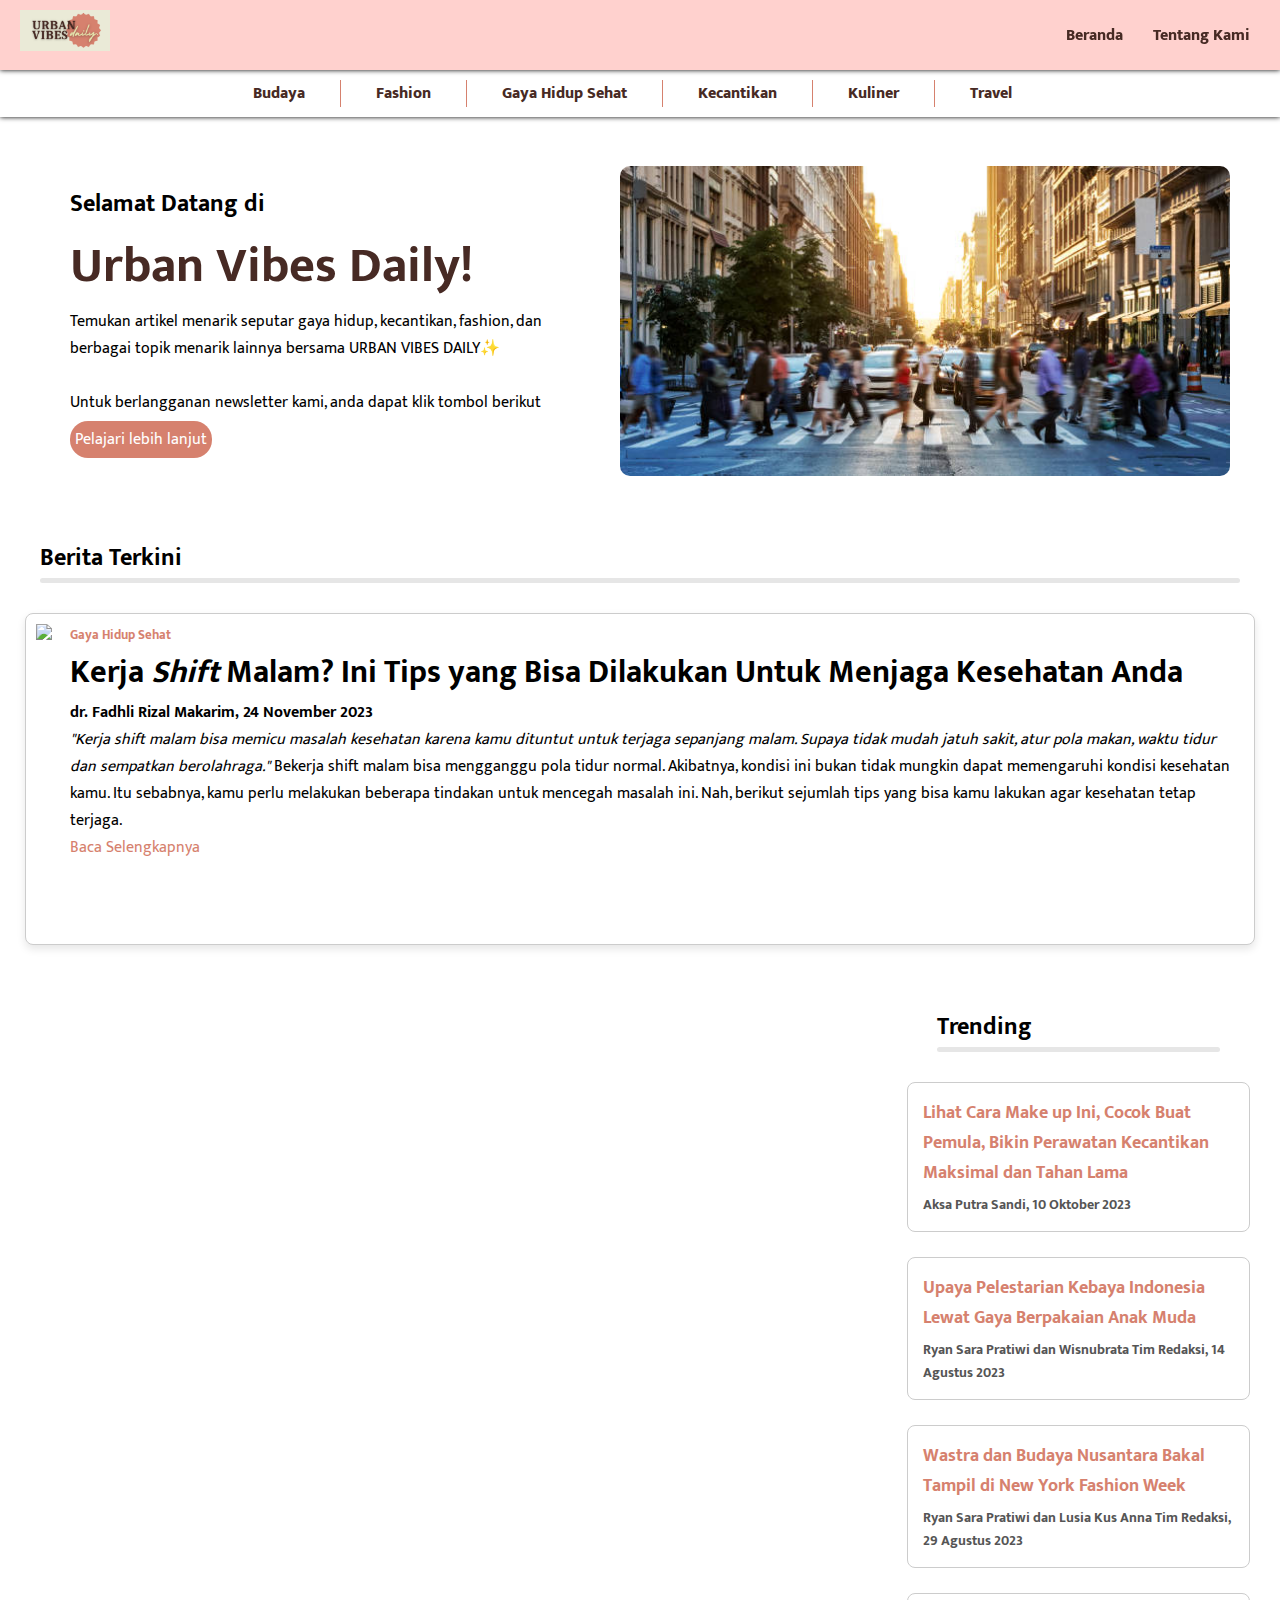
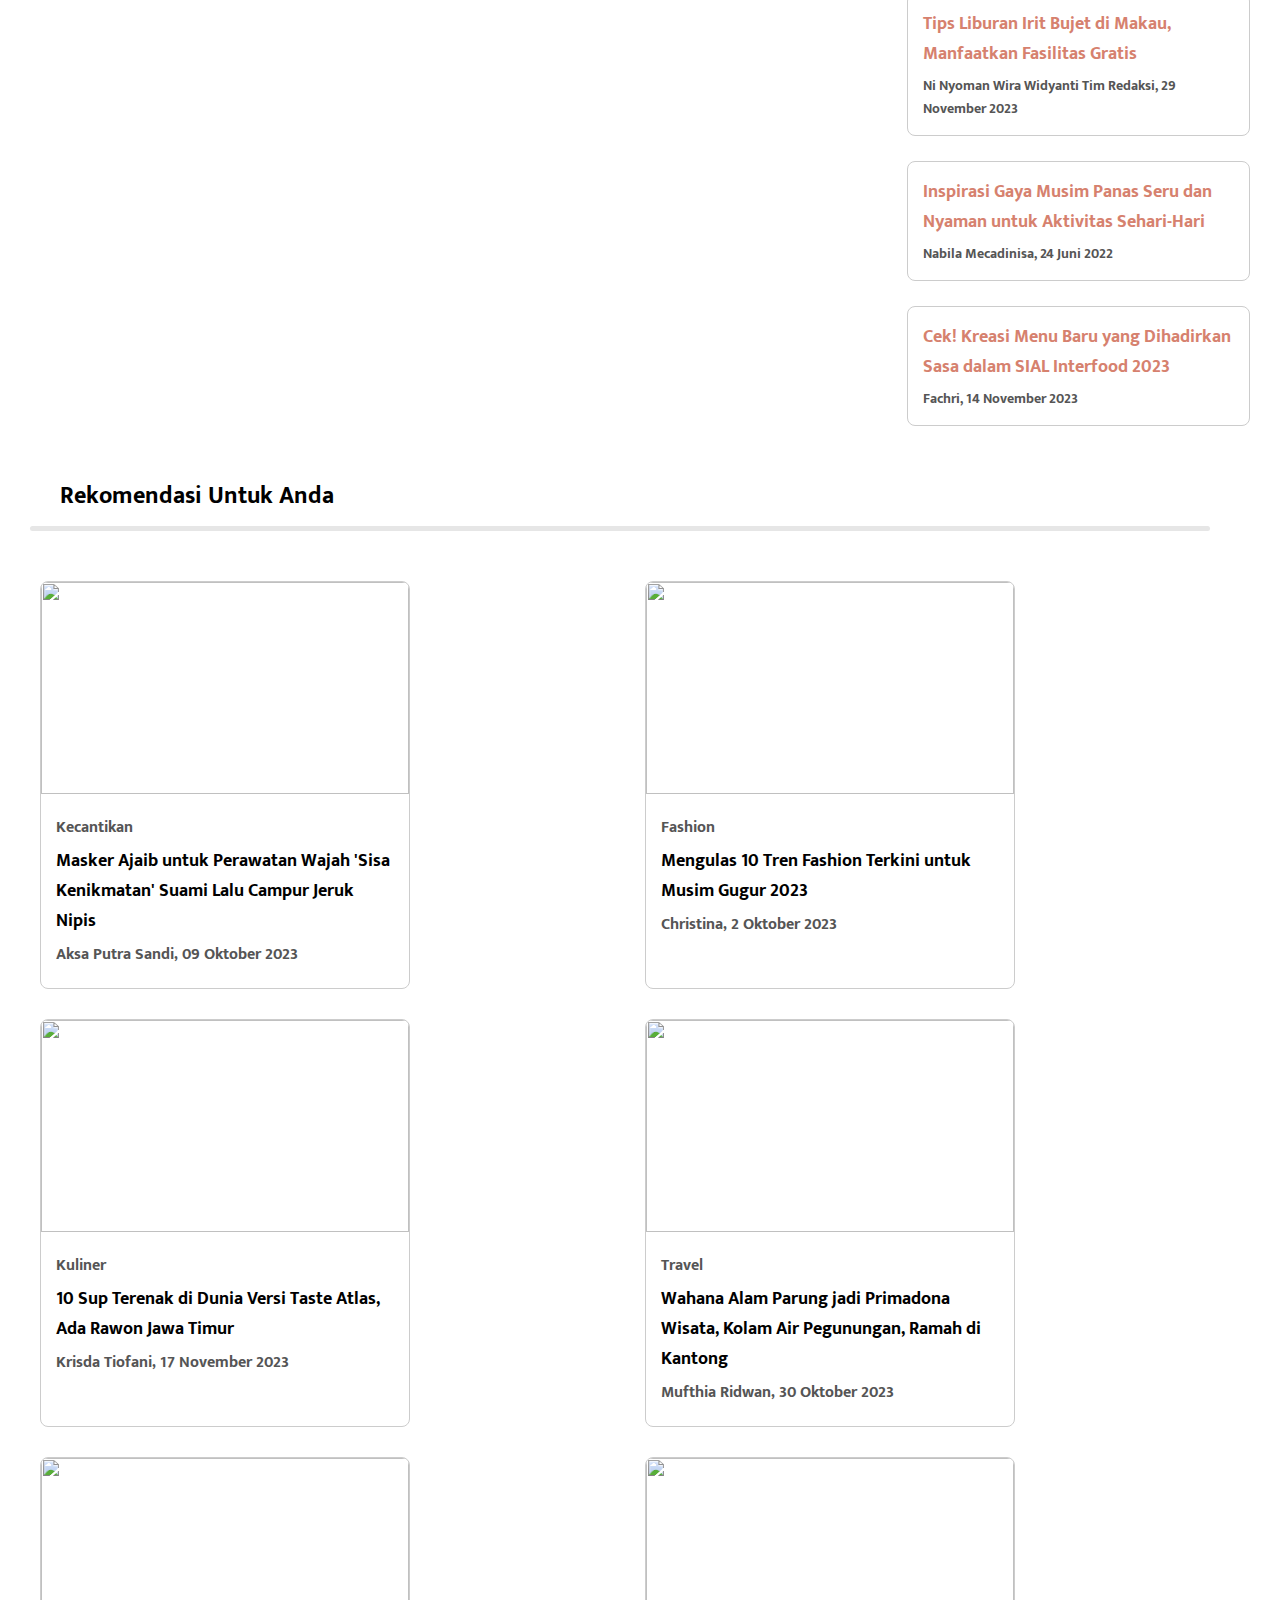
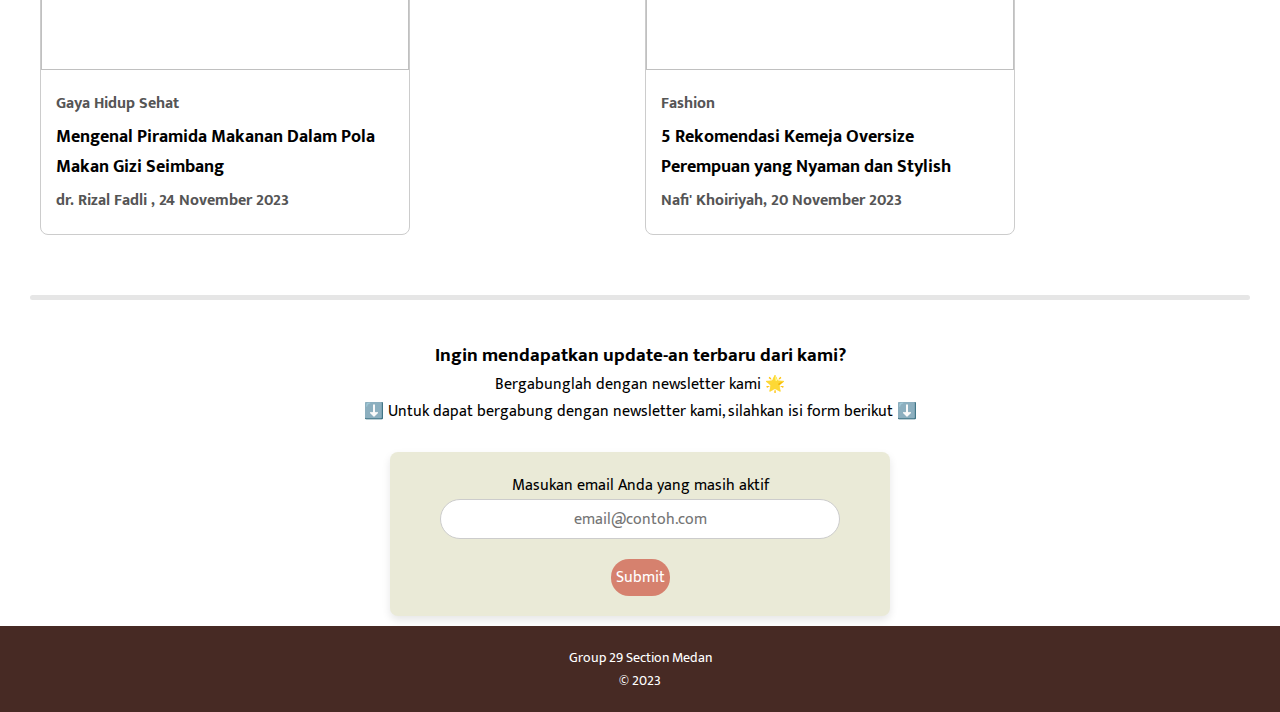
==== commit 8199fa38: "integrasi BE FE" ====
--- a/index.html
+++ b/index.html
@@ -81,77 +81,8 @@
       <br>
       <section class="container-berita-mix">
           <div class="berita-terkini">
-              <div class="berita-list">
-                  <div class="berita-card">
-                    <img src="asset/image/kemejakotak.jpg">
-                    <div class="berita-caption">
-                      <h5 style="color: #d6816e;">Fashion</h5>
-                      <h3>10 Rekomendasi Kemeja Kotak-Kotak Perempuan Terbaik, Nyaman Dipakai</h3>
-                      <h5 style="font-weight: bold;">Nafi' Khoiriyah, 19 November 2023</h5>
-                      <div>
-                        <p style="font-size: small;">
-                          Kemeja kotak-kotak perempuan atau kemeja flanel jadi outfit serbaguna untuk dipakai di berbagai kesempatan. Bukan hanya sebagai atasan saja, kamu juga bisa memakainya sebagai outer pula. Namun, memilih kemeja flanel tentu jangan sembarangan. Sebab, bahan yang kualitasnya kurang akan membuat...
-                        </p>
-                        <a href='#' style="font-size: small;"> Baca Selengkapnya</a>
-                      </div>
-                    </div>
-                  </div>
-                  <div class="berita-card">
-                    <img src="asset/image/omurice.jpeg">
-                    <div class="berita-caption">
-                      <h5 style="color: #d6816e;">Kuliner</h5>
-                      <h3>Resep Omurice, Nasi Goreng Selimut ala Jepang untuk Bekal Anak</h3>
-                      <h5 style="font-weight: bold;">Krisda Tiofani, 29 November 2023</h5>
-                      <div>
-                        <p style="font-size: small;">
-                          Omurice alias omelette dan rice merupakan sajian khas Jepang yang cocok dijadikan bekal. Nasi gorengnya dibalut dengan telur dadar lembut. Tidak lupa tambahan saus di atasnya. Nasi goreng selimut telur ini cocok dijadikan menu makan anak simpel untuk sarapan, makan siang, maupun bekal. Simak resep omurice dari...
-                        </p>
-                        <a href='#' style="font-size: small;"> Baca Selengkapnya</a>
-                      </div>
-                    </div>
-                  </div>
-                  <div class="berita-card">
-                    <img src="asset/image/haleykim.jpeg">
-                    <div class="berita-caption">
-                      <h5 style="color: #d6816e;">Kecantikan</h5>
-                      <h3>Make up Sederhana Cocok Buat Pamer Harian, Tap-Tap Sedikit, Hasilnya Bikin Suami Ogah Lirik Wanita Lain</h3>
-                      <h5 style="font-weight: bold;">Aksa Putra Sandi, 10 Oktober 2023</h5>
-                      <div>
-                        <p style="font-size: small;">
-                          Kulit yang sehat membuat mata terlihat segar dan pipi yang kemerahan memberikan sentuhan sederhana. Perawatan wajah dan perawatan kecantikan bagi Review Beauty Influencer, Haley Kim adalah tentang penekanan pada kealamian dan minimalisme. Dia berpandangan jika perawatan kecantikan lebih fokus...
-                        </p>
-                        <a href='#' style="font-size: small;"> Baca Selengkapnya</a>
-                      </div>
-                    </div>
-                  </div>
-                  <div class="berita-card">
-                    <img src="asset/image/stmary.jpeg">
-                    <div class="berita-caption">
-                      <h5 style="color: #d6816e;">Budaya</h5>
-                      <h3>St. Mary College Australia Selami Kekayaan Budaya Indonesia Bersama KJRI Sydney</h3>
-                      <h5 style="font-weight: bold;">Irawan Sapto Adhi, 14 September 2023</h5>
-                      <div>
-                        <p style="font-size: small;">
-                          Kehadiran Konjen RI Sydney Vedi Kurnia Buana beserta rombongan dari KJRI Sydney disambut para siswi dengan setelan kebaya modern bawahan batik, Selasa (12/9/2023). Sambutan meriah dan hangat dari St Mary Star of the Sea College tersebut terjadi ketika KJRI Sydney melaksanakan kegiatan Indonesia Goes to School (IGtS),...
-                        </p>
-                        <a href='#' style="font-size: small;"> Baca Selengkapnya</a>
-                      </div>
-                    </div>
-                  </div>
-                  <div class="berita-card">
-                    <img src="asset/image/bromo.png">
-                    <div class="berita-caption">
-                      <h5 style="color: #d6816e;">Travel</h5>
-                      <h3>Mengenal Gunung Bromo, Gunung Sakral dengan Pemandangan Sunrise yang Menawan</h3>
-                      <h5 style="font-weight: bold;">Puspasari Setyaningrum, 18 Oktober 2022</h5>
-                      <div>
-                        <p style="font-size: small;">
-                          Gunung Bromo dikenal sebagai salah satu obyek wisata alam yang ada di Desa Ngadisari, Kecamatan Sukapura, Kabupaten Probolinggo, Provinsi Jawa Timur. Lokasi Gunung Bromo berada di dalam Kaldera Tengger bersama empat kerucut anak gunung Bromo Purba yaitu Gunung Batok (2.440 mdpl), Gunung Kursi (2.581 mdpl), Gunung...
-                        </p>
-                        <a href='#' style="font-size: small;"> Baca Selengkapnya</a>
-                      </div>
-                    </div>
-                  </div>
+              <div id="berita-list" class="berita-list">
+                  
                 </div>
               </div>
           </div>
@@ -282,7 +213,9 @@
                       <br>
                       <input type="email" placeholder="email@contoh.com" id="email" />
                   </div>
-                  <button>Submit</button>
+                  <button type="submit" class="btn submit" onclick="submitEmail(event)">
+                    Submit
+                  </button>
               </div>
           </div>
       </section>
--- a/css/style.css
+++ b/css/style.css
@@ -64,7 +64,7 @@
 }
 
 .menu-toggle {
-  display: none; /* Initially hide the menu toggle on larger screens */
+  display: none;
 }
 
 .main-navigation ul {
@@ -170,19 +170,6 @@
   color: white;
 }
 
-/* Responsive */
-@media screen and (min-width: 768px) {
-  .search {
-    flex-direction: row; /* Switch back to row layout for larger screens */
-    justify-content: center;
-  }
-
-  .search-bar {
-    margin-bottom: 0; /* Remove the bottom margin for larger screens */
-    margin-right: 10px; /* Add margin to the right of the input for better spacing */
-  }
-}
-
 .line {
   width: auto;
   height: 5px;
@@ -310,7 +297,6 @@
 }
 
 /* berita  */
-
 .container-berita-mix {
   padding: 30px;
   margin-top: 5px;
@@ -713,6 +699,74 @@
   margin: 0;
 }
 
+/* Responsive topic */
+@media only screen and (max-width: 768px) {
+  .article {
+    width: 100%;
+    flex-direction: column; 
+    align-items: center;
+  }
+  
+  .article img {
+    width: 100%;
+    margin-bottom: 10px;
+  }
+
+  .article p {
+    margin-left: 5px;
+  }
+  
+  .topic-title {
+    margin-top: 30px;
+    text-align: center;
+  }
+}
+
+/* Mobile phones */
+@media only screen and (max-width: 425px) {
+  .nav-upper {
+    display: none;
+  }
+  
+  .nav-link {
+    display: none;
+  }
+
+  .main-navigation {
+    display: block;
+  }
+
+  .menu-toggle {
+    display: block;
+    cursor: pointer;
+  }
+
+  .temaberita {
+    display: none;
+  }
+
+  .main-navigation.mobile-menu-open .temaberita {
+    display: block;
+    text-align: center;
+  }
+
+  .article {
+    width: 100%;
+    flex-direction: column; 
+    padding: 10px;
+  }
+  
+  .article img {
+    width: 100%;
+    margin-right: 0;
+    
+  }
+
+  .article p {
+    margin-left: 5px;
+  }
+}
+
 
 /* css tentang kami */
 .topic-title {
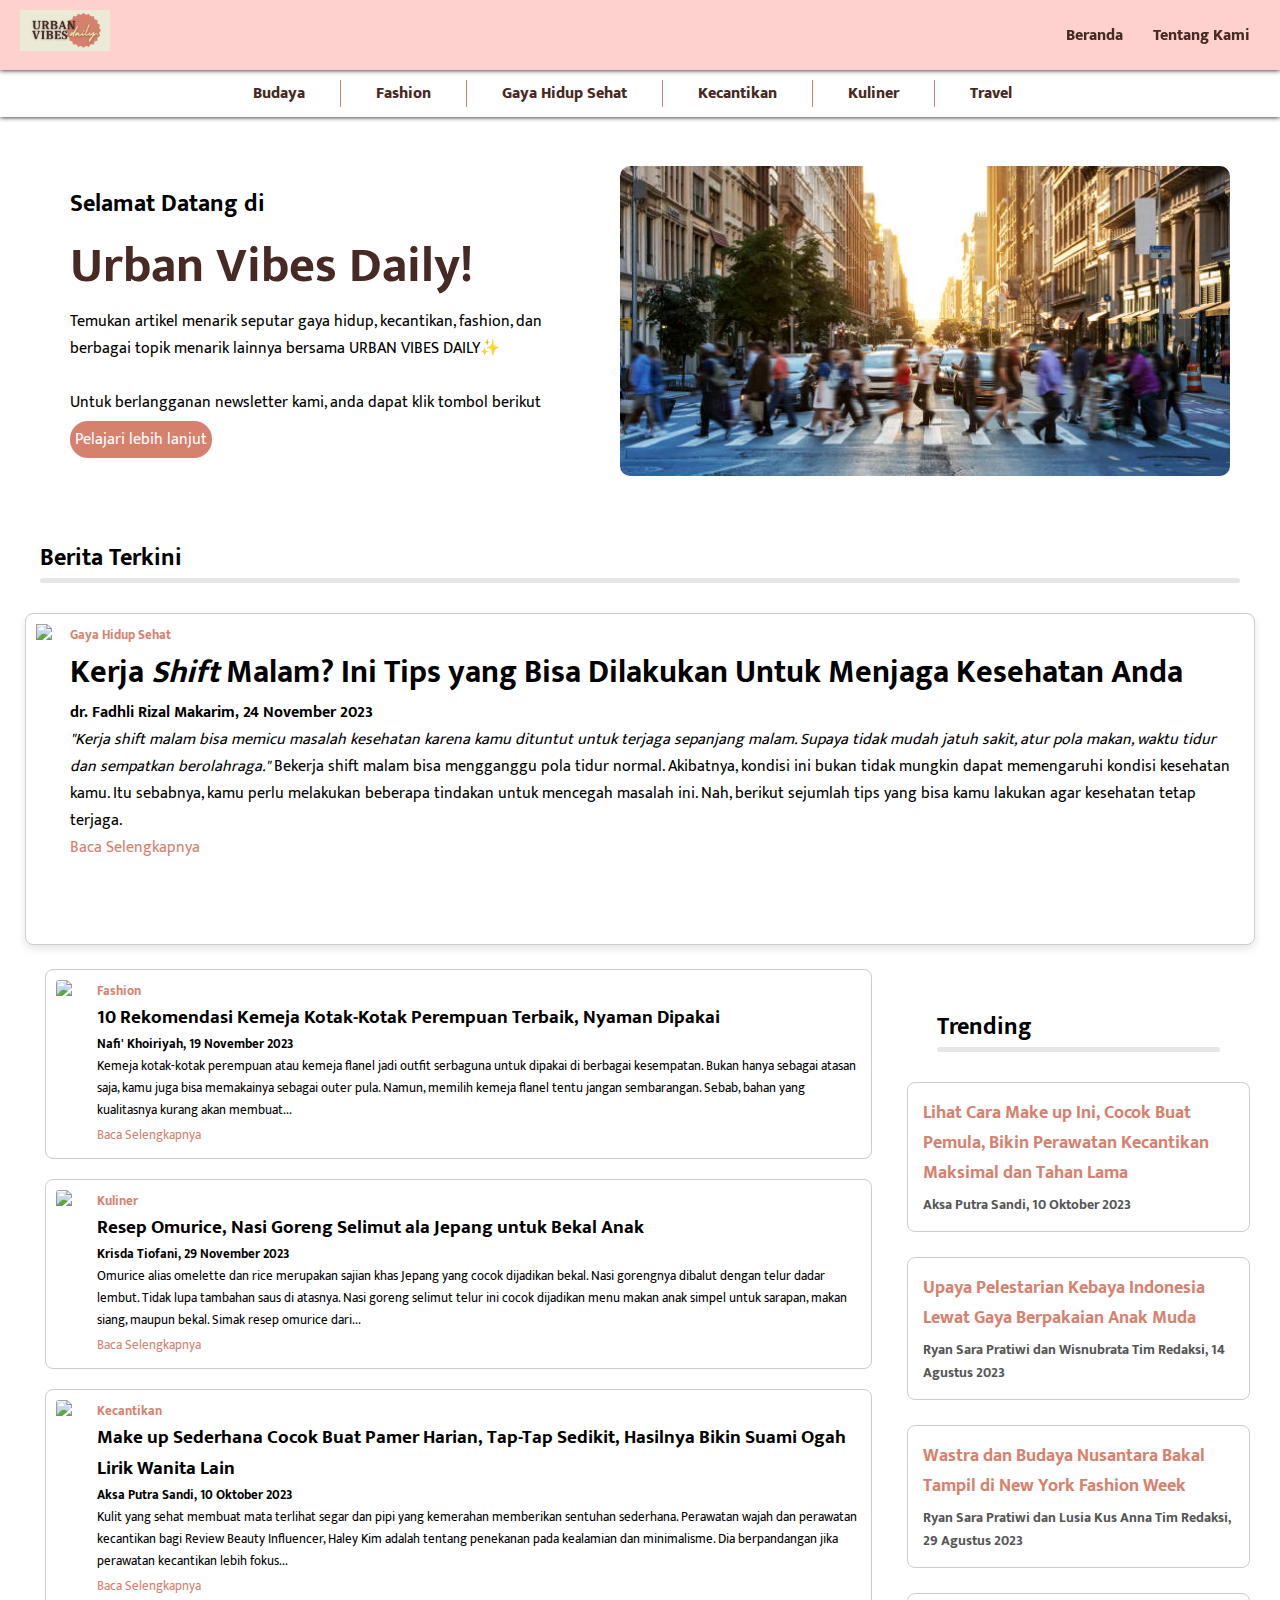
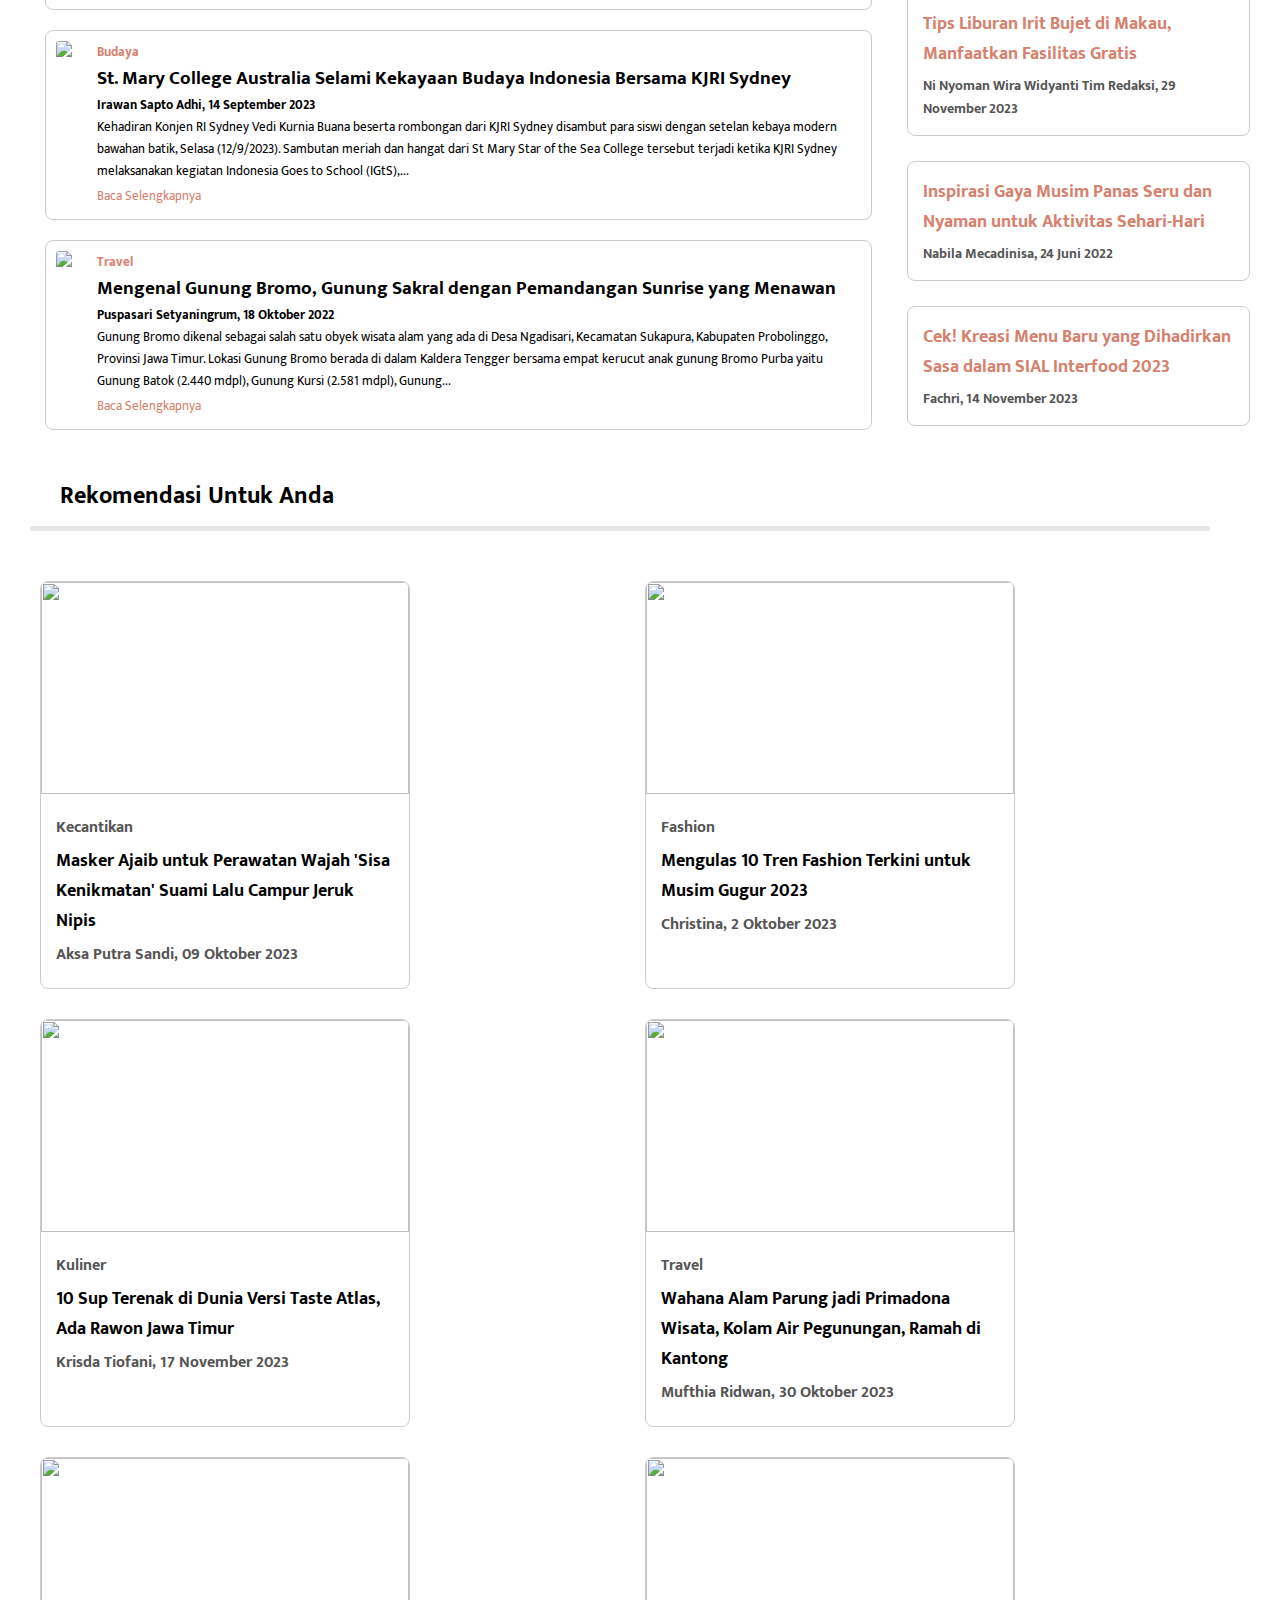
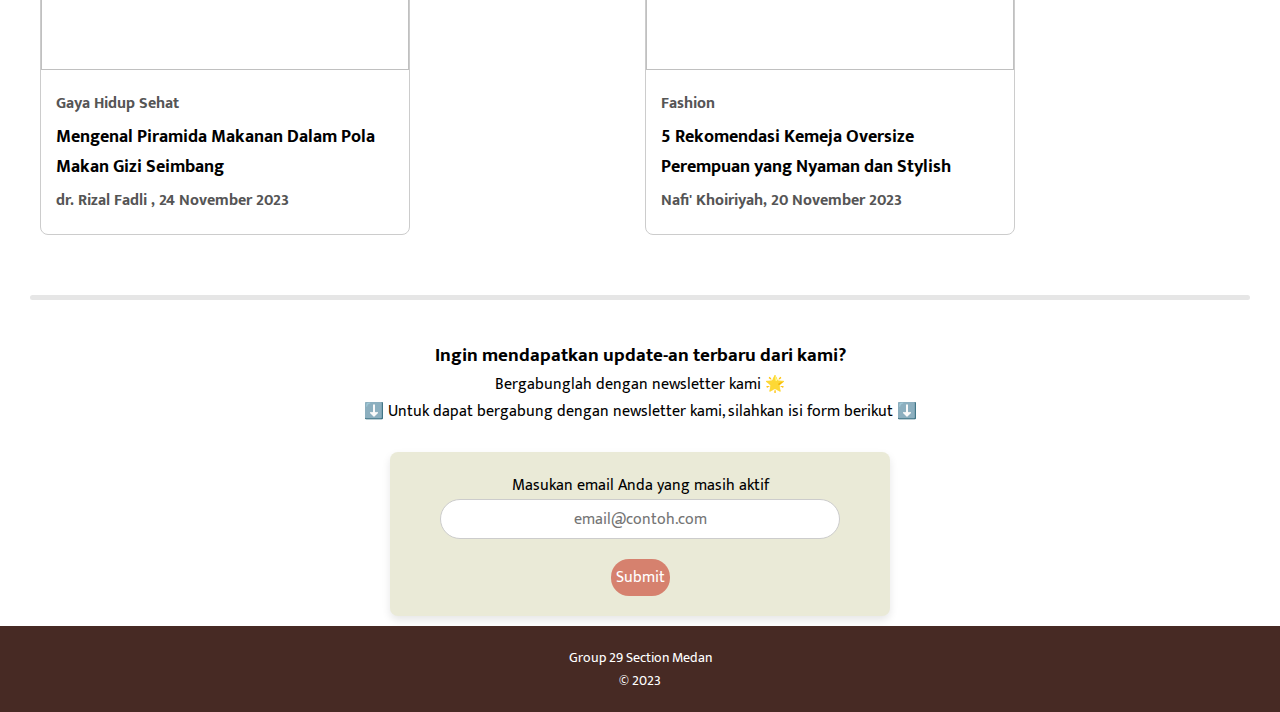
==== commit 7dd3e100: "berita terkini" ====
--- a/index.html
+++ b/index.html
@@ -80,12 +80,81 @@
       </section>
       <br>
       <section class="container-berita-mix">
-          <div class="berita-terkini">
-              <div id="berita-list" class="berita-list">
-                  
-                </div>
-              </div>
-          </div>
+        <div class="berita-terkini">
+          <div class="berita-list">
+              <div class="berita-card">
+                <img src="asset/image/kemejakotak.jpg">
+                <div class="berita-caption">
+                  <h5 style="color: #d6816e;">Fashion</h5>
+                  <h3>10 Rekomendasi Kemeja Kotak-Kotak Perempuan Terbaik, Nyaman Dipakai</h3>
+                  <h5 style="font-weight: bold;">Nafi' Khoiriyah, 19 November 2023</h5>
+                  <div>
+                    <p style="font-size: small;">
+                      Kemeja kotak-kotak perempuan atau kemeja flanel jadi outfit serbaguna untuk dipakai di berbagai kesempatan. Bukan hanya sebagai atasan saja, kamu juga bisa memakainya sebagai outer pula. Namun, memilih kemeja flanel tentu jangan sembarangan. Sebab, bahan yang kualitasnya kurang akan membuat...
+                    </p>
+                    <a href='#' style="font-size: small;"> Baca Selengkapnya</a>
+                  </div>
+                </div>
+              </div>
+              <div class="berita-card">
+                <img src="asset/image/omurice.jpeg">
+                <div class="berita-caption">
+                  <h5 style="color: #d6816e;">Kuliner</h5>
+                  <h3>Resep Omurice, Nasi Goreng Selimut ala Jepang untuk Bekal Anak</h3>
+                  <h5 style="font-weight: bold;">Krisda Tiofani, 29 November 2023</h5>
+                  <div>
+                    <p style="font-size: small;">
+                      Omurice alias omelette dan rice merupakan sajian khas Jepang yang cocok dijadikan bekal. Nasi gorengnya dibalut dengan telur dadar lembut. Tidak lupa tambahan saus di atasnya. Nasi goreng selimut telur ini cocok dijadikan menu makan anak simpel untuk sarapan, makan siang, maupun bekal. Simak resep omurice dari...
+                    </p>
+                    <a href='#' style="font-size: small;"> Baca Selengkapnya</a>
+                  </div>
+                </div>
+              </div>
+              <div class="berita-card">
+                <img src="asset/image/haleykim.jpeg">
+                <div class="berita-caption">
+                  <h5 style="color: #d6816e;">Kecantikan</h5>
+                  <h3>Make up Sederhana Cocok Buat Pamer Harian, Tap-Tap Sedikit, Hasilnya Bikin Suami Ogah Lirik Wanita Lain</h3>
+                  <h5 style="font-weight: bold;">Aksa Putra Sandi, 10 Oktober 2023</h5>
+                  <div>
+                    <p style="font-size: small;">
+                      Kulit yang sehat membuat mata terlihat segar dan pipi yang kemerahan memberikan sentuhan sederhana. Perawatan wajah dan perawatan kecantikan bagi Review Beauty Influencer, Haley Kim adalah tentang penekanan pada kealamian dan minimalisme. Dia berpandangan jika perawatan kecantikan lebih fokus...
+                    </p>
+                    <a href='#' style="font-size: small;"> Baca Selengkapnya</a>
+                  </div>
+                </div>
+              </div>
+              <div class="berita-card">
+                <img src="asset/image/stmary.jpeg">
+                <div class="berita-caption">
+                  <h5 style="color: #d6816e;">Budaya</h5>
+                  <h3>St. Mary College Australia Selami Kekayaan Budaya Indonesia Bersama KJRI Sydney</h3>
+                  <h5 style="font-weight: bold;">Irawan Sapto Adhi, 14 September 2023</h5>
+                  <div>
+                    <p style="font-size: small;">
+                      Kehadiran Konjen RI Sydney Vedi Kurnia Buana beserta rombongan dari KJRI Sydney disambut para siswi dengan setelan kebaya modern bawahan batik, Selasa (12/9/2023). Sambutan meriah dan hangat dari St Mary Star of the Sea College tersebut terjadi ketika KJRI Sydney melaksanakan kegiatan Indonesia Goes to School (IGtS),...
+                    </p>
+                    <a href='#' style="font-size: small;"> Baca Selengkapnya</a>
+                  </div>
+                </div>
+              </div>
+              <div class="berita-card">
+                <img src="asset/image/bromo.png">
+                <div class="berita-caption">
+                  <h5 style="color: #d6816e;">Travel</h5>
+                  <h3>Mengenal Gunung Bromo, Gunung Sakral dengan Pemandangan Sunrise yang Menawan</h3>
+                  <h5 style="font-weight: bold;">Puspasari Setyaningrum, 18 Oktober 2022</h5>
+                  <div>
+                    <p style="font-size: small;">
+                      Gunung Bromo dikenal sebagai salah satu obyek wisata alam yang ada di Desa Ngadisari, Kecamatan Sukapura, Kabupaten Probolinggo, Provinsi Jawa Timur. Lokasi Gunung Bromo berada di dalam Kaldera Tengger bersama empat kerucut anak gunung Bromo Purba yaitu Gunung Batok (2.440 mdpl), Gunung Kursi (2.581 mdpl), Gunung...
+                    </p>
+                    <a href='#' style="font-size: small;"> Baca Selengkapnya</a>
+                  </div>
+                </div>
+              </div>
+            </div>
+          </div>
+      </div>
 
           <div class="berita-tren">
             <div class="container-tren">
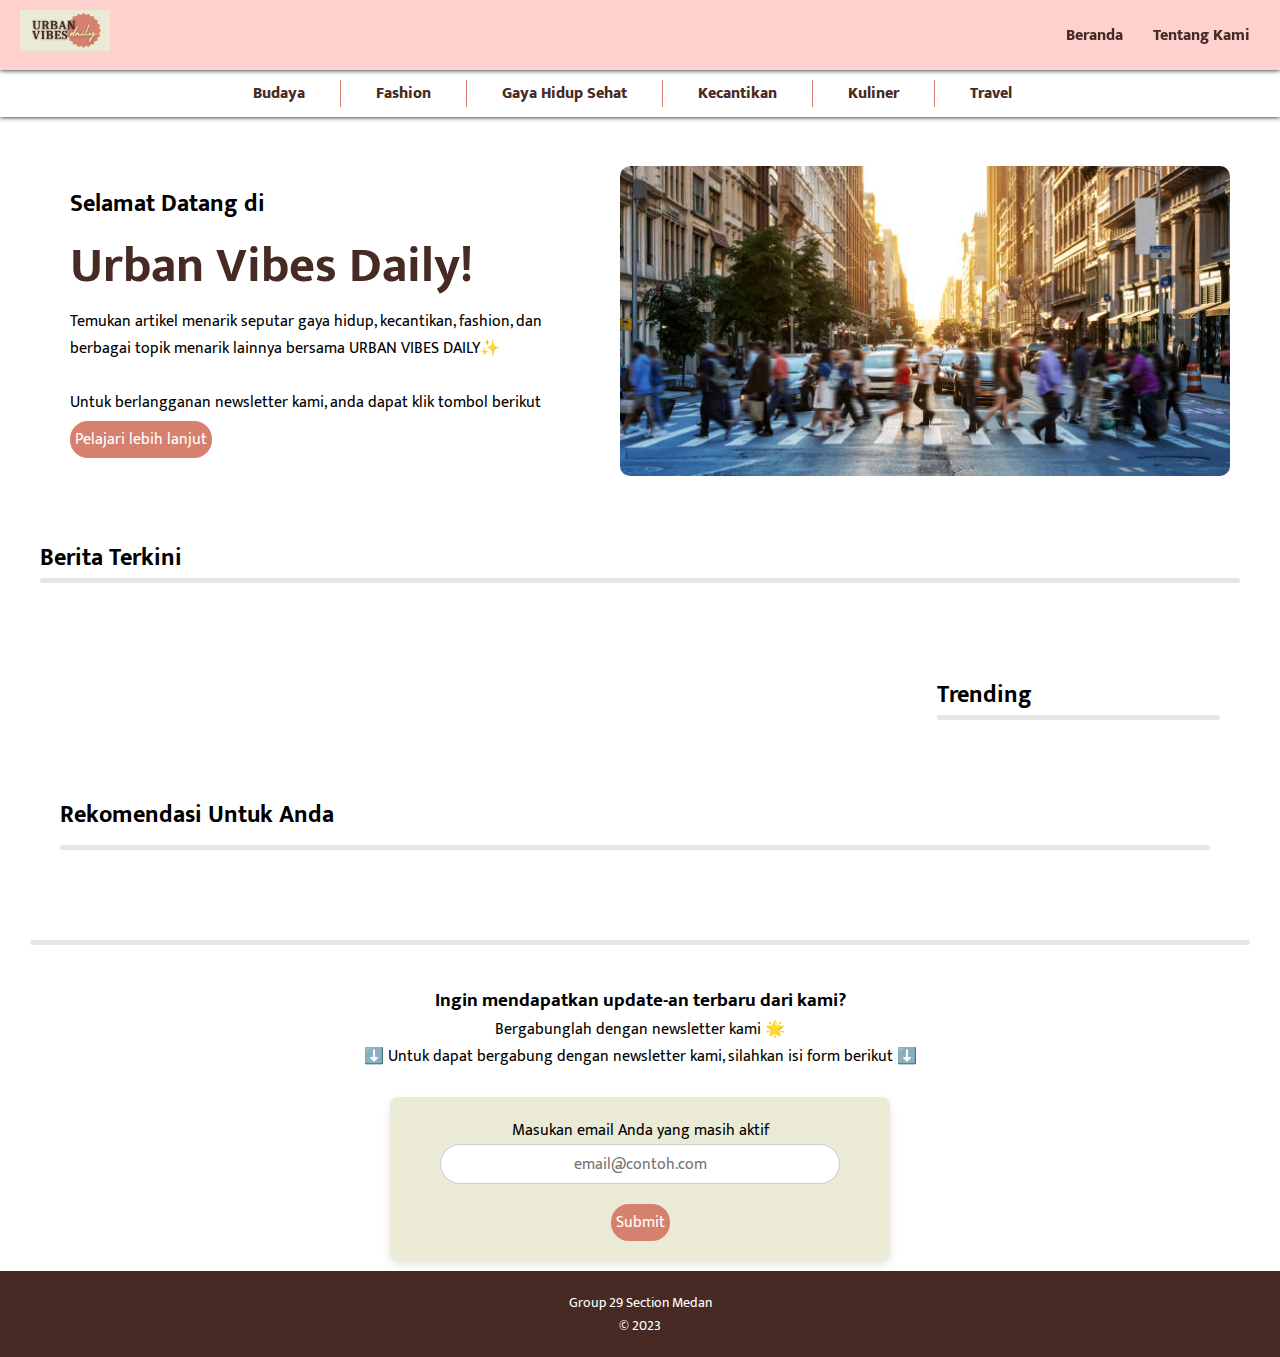
==== commit 5391f3c8: "add more responsive" ====
--- a/index.html
+++ b/index.html
@@ -60,149 +60,25 @@
           </div>
       </section>
 
-      <section class="container-berita">
+      <section id="container-berita" class="container-berita">
           <h2 style="margin-left: 30px; margin-top: 20px;">Berita Terkini</h2>
           <div class="line" style="margin-top: 0px;"></div>
-          <div class="berita-terkini-box">
-              <img src="asset/image/begadang.jpeg">
-              <div class="berita-terkini-caption">
-                  <h5>Gaya Hidup Sehat</h5>
-                  <h1>Kerja <i>Shift</i> Malam? Ini Tips yang Bisa Dilakukan Untuk Menjaga Kesehatan Anda</h1>
-                  <h4>dr. Fadhli Rizal Makarim, 24 November 2023</h4>
-                  <div>
-                      <p>
-                        <i>"Kerja shift malam bisa memicu masalah kesehatan karena kamu dituntut untuk terjaga sepanjang malam. Supaya tidak mudah jatuh sakit, atur pola makan, waktu tidur dan sempatkan berolahraga."</i> Bekerja shift malam bisa mengganggu pola tidur normal. Akibatnya, kondisi ini bukan tidak mungkin dapat memengaruhi kondisi kesehatan kamu. Itu sebabnya, kamu perlu melakukan beberapa tindakan untuk mencegah masalah ini. Nah, berikut sejumlah tips yang bisa kamu lakukan agar kesehatan tetap terjaga.
-                      </p>
-                      <a href='#' style="margin: 0;"> Baca Selengkapnya</a>
-                  </div>
-              </div>
-          </div>
+          
       </section>
       <br>
       <section class="container-berita-mix">
         <div class="berita-terkini">
-          <div class="berita-list">
-              <div class="berita-card">
-                <img src="asset/image/kemejakotak.jpg">
-                <div class="berita-caption">
-                  <h5 style="color: #d6816e;">Fashion</h5>
-                  <h3>10 Rekomendasi Kemeja Kotak-Kotak Perempuan Terbaik, Nyaman Dipakai</h3>
-                  <h5 style="font-weight: bold;">Nafi' Khoiriyah, 19 November 2023</h5>
-                  <div>
-                    <p style="font-size: small;">
-                      Kemeja kotak-kotak perempuan atau kemeja flanel jadi outfit serbaguna untuk dipakai di berbagai kesempatan. Bukan hanya sebagai atasan saja, kamu juga bisa memakainya sebagai outer pula. Namun, memilih kemeja flanel tentu jangan sembarangan. Sebab, bahan yang kualitasnya kurang akan membuat...
-                    </p>
-                    <a href='#' style="font-size: small;"> Baca Selengkapnya</a>
-                  </div>
-                </div>
-              </div>
-              <div class="berita-card">
-                <img src="asset/image/omurice.jpeg">
-                <div class="berita-caption">
-                  <h5 style="color: #d6816e;">Kuliner</h5>
-                  <h3>Resep Omurice, Nasi Goreng Selimut ala Jepang untuk Bekal Anak</h3>
-                  <h5 style="font-weight: bold;">Krisda Tiofani, 29 November 2023</h5>
-                  <div>
-                    <p style="font-size: small;">
-                      Omurice alias omelette dan rice merupakan sajian khas Jepang yang cocok dijadikan bekal. Nasi gorengnya dibalut dengan telur dadar lembut. Tidak lupa tambahan saus di atasnya. Nasi goreng selimut telur ini cocok dijadikan menu makan anak simpel untuk sarapan, makan siang, maupun bekal. Simak resep omurice dari...
-                    </p>
-                    <a href='#' style="font-size: small;"> Baca Selengkapnya</a>
-                  </div>
-                </div>
-              </div>
-              <div class="berita-card">
-                <img src="asset/image/haleykim.jpeg">
-                <div class="berita-caption">
-                  <h5 style="color: #d6816e;">Kecantikan</h5>
-                  <h3>Make up Sederhana Cocok Buat Pamer Harian, Tap-Tap Sedikit, Hasilnya Bikin Suami Ogah Lirik Wanita Lain</h3>
-                  <h5 style="font-weight: bold;">Aksa Putra Sandi, 10 Oktober 2023</h5>
-                  <div>
-                    <p style="font-size: small;">
-                      Kulit yang sehat membuat mata terlihat segar dan pipi yang kemerahan memberikan sentuhan sederhana. Perawatan wajah dan perawatan kecantikan bagi Review Beauty Influencer, Haley Kim adalah tentang penekanan pada kealamian dan minimalisme. Dia berpandangan jika perawatan kecantikan lebih fokus...
-                    </p>
-                    <a href='#' style="font-size: small;"> Baca Selengkapnya</a>
-                  </div>
-                </div>
-              </div>
-              <div class="berita-card">
-                <img src="asset/image/stmary.jpeg">
-                <div class="berita-caption">
-                  <h5 style="color: #d6816e;">Budaya</h5>
-                  <h3>St. Mary College Australia Selami Kekayaan Budaya Indonesia Bersama KJRI Sydney</h3>
-                  <h5 style="font-weight: bold;">Irawan Sapto Adhi, 14 September 2023</h5>
-                  <div>
-                    <p style="font-size: small;">
-                      Kehadiran Konjen RI Sydney Vedi Kurnia Buana beserta rombongan dari KJRI Sydney disambut para siswi dengan setelan kebaya modern bawahan batik, Selasa (12/9/2023). Sambutan meriah dan hangat dari St Mary Star of the Sea College tersebut terjadi ketika KJRI Sydney melaksanakan kegiatan Indonesia Goes to School (IGtS),...
-                    </p>
-                    <a href='#' style="font-size: small;"> Baca Selengkapnya</a>
-                  </div>
-                </div>
-              </div>
-              <div class="berita-card">
-                <img src="asset/image/bromo.png">
-                <div class="berita-caption">
-                  <h5 style="color: #d6816e;">Travel</h5>
-                  <h3>Mengenal Gunung Bromo, Gunung Sakral dengan Pemandangan Sunrise yang Menawan</h3>
-                  <h5 style="font-weight: bold;">Puspasari Setyaningrum, 18 Oktober 2022</h5>
-                  <div>
-                    <p style="font-size: small;">
-                      Gunung Bromo dikenal sebagai salah satu obyek wisata alam yang ada di Desa Ngadisari, Kecamatan Sukapura, Kabupaten Probolinggo, Provinsi Jawa Timur. Lokasi Gunung Bromo berada di dalam Kaldera Tengger bersama empat kerucut anak gunung Bromo Purba yaitu Gunung Batok (2.440 mdpl), Gunung Kursi (2.581 mdpl), Gunung...
-                    </p>
-                    <a href='#' style="font-size: small;"> Baca Selengkapnya</a>
-                  </div>
-                </div>
-              </div>
+          <div id="berita-list" class="berita-list">
             </div>
           </div>
-      </div>
+        </div>
 
           <div class="berita-tren">
             <div class="container-tren">
               <h2 style="margin-left: 30px; margin-top: 40px;">Trending</h2>
               <div class="line" style="margin-top: 0px;"></div>
-              <div class="tren-list">
-                <div class="tren-card">
-                  <!-- <img src="asset/image/haleykim.jpeg"> -->
-                  <div class="tren-caption">
-                    <h5>Lihat Cara Make up Ini, Cocok Buat Pemula, Bikin Perawatan Kecantikan Maksimal dan Tahan Lama</h5>
-                    <h6 style="font-weight: bold;">Aksa Putra Sandi, 10 Oktober 2023</h6>
-                  </div>
-                </div>
-                <div class="tren-card">
-                  <!-- <img src="asset/image/fashion.jpeg"> -->
-                  <div class="tren-caption">
-                    <h5>Upaya Pelestarian Kebaya Indonesia Lewat Gaya Berpakaian Anak Muda</h5>
-                    <h6 style="font-weight: bold;">Ryan Sara Pratiwi dan Wisnubrata Tim Redaksi, 14 Agustus 2023</h6>
-                  </div>
-                </div>
-                <div class="tren-card">
-                  <!-- <img src="asset/image/fashion.jpeg"> -->
-                  <div class="tren-caption">
-                    <h5>Wastra dan Budaya Nusantara Bakal Tampil di New York Fashion Week</h5>
-                    <h6 style="font-weight: bold;">Ryan Sara Pratiwi dan Lusia Kus Anna Tim Redaksi, 29 Agustus 2023</h6>
-                  </div>
-                </div>
-                <div class="tren-card">
-                  <!-- <img src="asset/image/fashion.jpeg"> -->
-                  <div class="tren-caption">
-                    <h5>Tips Liburan Irit Bujet di Makau, Manfaatkan Fasilitas Gratis</h5>
-                    <h6 style="font-weight: bold;">Ni Nyoman Wira Widyanti Tim Redaksi, 29 November 2023</h6>
-                  </div>
-                </div>
-                <div class="tren-card">
-                  <!-- <img src="asset/image/fashion.jpeg"> -->
-                  <div class="tren-caption">
-                    <h5>Inspirasi Gaya Musim Panas Seru dan Nyaman untuk Aktivitas Sehari-Hari</h5>
-                    <h6 style="font-weight: bold;">Nabila Mecadinisa, 24 Juni 2022</h6>
-                  </div>
-                </div>
-                <div class="tren-card">
-                  <!-- <img src="asset/image/fashion.jpeg"> -->
-                  <div class="tren-caption">
-                    <h5>Cek! Kreasi Menu Baru yang Dihadirkan Sasa dalam SIAL Interfood 2023</h5>
-                    <h6 style="font-weight: bold;">Fachri, 14 November 2023</h6>
-                  </div>
-                </div>
+              <div id="tren-list" class="tren-list">
+                
               </div>
             </div>
           </div>          
@@ -213,55 +89,8 @@
         <div class="container-rekomendasi">
           <h2 style="margin-left: 20px; margin-top: 20px;">Rekomendasi Untuk Anda</h2>
           <div class="line"></div>
-          <div class="tren-list">
-            <div class="rekomen-card">
-              <img src="asset/image/masker.jpeg">
-              <div>
-                <h5>Kecantikan</h5>
-                <h3>Masker Ajaib untuk Perawatan Wajah 'Sisa Kenikmatan' Suami Lalu Campur Jeruk Nipis</h3>
-                <h5 style="font-weight: bold;">Aksa Putra Sandi, 09 Oktober 2023</h5>
-              </div>
-            </div>
-            <div class="rekomen-card">
-              <img src="asset/image/falloutfit.jpg">
-              <div>
-                <h5>Fashion</h5>
-                <h3>Mengulas 10 Tren Fashion Terkini untuk Musim Gugur 2023</h3>
-                <h5 style="font-weight: bold;">Christina, 2 Oktober 2023</h5>
-              </div>
-            </div>
-            <div class="rekomen-card">
-              <img src="asset/image/10terenak.jpeg">
-              <div>
-                <h5>Kuliner</h5>
-                <h3>10 Sup Terenak di Dunia Versi Taste Atlas, Ada Rawon Jawa Timur</h3>
-                <h5 style="font-weight: bold;">Krisda Tiofani, 17 November 2023</h5>
-              </div>
-            </div>
-            <div class="rekomen-card">
-              <img src="asset/image/parung.jpeg">
-              <div>
-                <h5>Travel</h5>
-                <h3>Wahana Alam Parung jadi Primadona Wisata, Kolam Air Pegunungan, Ramah di Kantong</h3>
-                <h5 style="font-weight: bold;">Mufthia Ridwan, 30 Oktober 2023</h5>
-              </div>
-            </div>
-            <div class="rekomen-card">
-              <img src="asset/image/piramida.jpeg">
-              <div>
-                <h5>Gaya Hidup Sehat</h5>
-                <h3>Mengenal Piramida Makanan Dalam Pola Makan Gizi Seimbang</h3>
-                <h5 style="font-weight: bold;">dr. Rizal Fadli , 24 November 2023</h5>
-              </div>
-            </div>
-            <div class="rekomen-card">
-              <img src="asset/image/gigihadid.jpg">
-              <div>
-                <h5>Fashion</h5>
-                <h3>5 Rekomendasi Kemeja Oversize Perempuan yang Nyaman dan Stylish</h3>
-                <h5 style="font-weight: bold;">Nafi' Khoiriyah, 20 November 2023</h5>
-              </div>
-            </div>
+          <div id="rekomendasi-list" class="tren-list">
+            
           </div>
         </div>
       </section>
@@ -277,14 +106,16 @@
               </p>
               <br>
               <div class="form-card">
+                <form>
                   <div class="form-input">
                       <label for="email">Masukan email Anda yang masih aktif</label>
                       <br>
-                      <input type="email" placeholder="email@contoh.com" id="email" />
+                      <input name="email" type="email" placeholder="email@contoh.com" id="email" />
                   </div>
-                  <button type="submit" class="btn submit" onclick="submitEmail(event)">
+                  <button type="submit" class="btn submit">
                     Submit
                   </button>
+                </form>
               </div>
           </div>
       </section>
--- a/css/style.css
+++ b/css/style.css
@@ -226,6 +226,26 @@
   transform: scale(1.03);
 }
 
+@media screen and (max-width: 768px) {
+  .home-caption {
+    margin-left: 0; /* Remove left margin on smaller screens */
+  }
+
+  .home-image {
+    flex: 1;
+    margin-right: 0; /* Remove right margin on smaller screens */
+  }
+
+  .home-card {
+    padding: 10px; /* Adjust padding for smaller screens */
+    max-width: 100%; /* Allow the card to take full width on smaller screens */
+  }
+
+  .home-caption h1 {
+    font-size: 40px; /* Adjust font size for smaller screens */
+  }
+}
+
 button {
   margin-top: 5px;
   padding: 5px;
@@ -402,24 +422,12 @@
   transform: scale(1.03);
 }
 
-.tren-card img {
-  width: 40%;
-  object-fit: cover;
-  border-right: 1px solid #ccc; /* Garis pisah di antara gambar dan konten */
-}
-
 .tren-card h5 {
   color: #d6816e;
 }
 
 .tren-card h5:hover{
   color: black;
-}
-
-@media screen and (max-width: 600px) {
-  .tren-card img {
-    display: none;
-  }
 }
 
 .tren-caption {
@@ -446,6 +454,15 @@
   font-weight: bold;
 }
 
+@media screen and (max-width: 768px) {
+  .container-berita-mix {
+    grid-template-columns: 1fr; /* Change to a single column layout on smaller screens */
+  }
+
+  .berita-list {
+    order: -1; /* Move berita-list above berita-tren in the document flow */
+  }
+}
 
 /* rekomen  */
 .container-rekomen {
@@ -472,7 +489,7 @@
 .container-rekomendasi .line {
   border-top: 1px solid #e6e6e6;
   margin-top: -10px;
-  margin-left: -10px;
+  margin-left: 20px;
   width: auto;
 }
 
@@ -521,6 +538,30 @@
   font-weight: bold;
 }
 
+/* Responsive */
+@media screen and (max-width: 768px) {
+  .container-rekomen {
+    padding: 10px; /* Adjust padding for smaller screens */
+  }
+
+  .container-rekomendasi .tren-list {
+    grid-template-columns: repeat(auto-fit, minmax(200px, 1fr)); /* Adjust column count for smaller screens */
+  }
+
+  .container-rekomendasi h2 {
+    font-size: 20px; /* Adjust font size for smaller screens */
+    margin-left: 10px; /* Adjust margin for smaller screens */
+  }
+
+  .container-rekomendasi .line {
+    margin-left: 20px; /* Adjust margin for smaller screens */
+  }
+
+  .rekomen-card {
+    max-width: 100%; /* Adjust maximum width for smaller screens */
+  }
+}
+
 
 /* form  */
 .container-form {
@@ -598,6 +639,182 @@
   color: #333;
 }
 
+.topic-title {
+  display: inline-block;
+  font-size: 24px;
+  font-weight: bold;
+  color: #472A24;
+  width: 100%;
+  text-align: center;
+  margin-top: 10px;
+}
+
+/*Styling main*/
+.news {
+  display: flex;
+  flex-direction: column;
+  align-items: center;
+  margin: 20px 0;
+  position: relative;
+}
+
+.article {
+  display: flex;
+  width: 87%;
+  justify-content: space-between;
+  font-size: 13px;
+  line-height: 19px;
+  letter-spacing: -0.02em;
+  padding: 10px;
+  box-shadow: 0px 0px 10px rgba(0,0,0,.5);
+  margin: 0 0 20px;
+  position: relative;
+  overflow: hidden;
+  background-color: #eaead7;
+  border-radius: 5px;
+  text-align: left;
+  cursor: pointer; 
+}
+
+.article a{
+  margin: 0;
+}
+
+.article img {
+  width: 20%;
+  border-radius: 5px;
+  margin-right: 20px;
+}
+
+.article div {
+  display: flex;
+  flex-direction: column;
+  width: 80%;
+}
+
+.article h2 {
+  margin: 0 0 0 5px;
+  color: #472A24;
+  line-height: 1;
+}
+
+.article h4 {
+  margin: 0;
+  color: #472A24;
+  line-height: 1;
+}
+
+.article div.read-more {
+  text-align: center;
+  margin-top: 20px;
+  position: absolute; 
+  bottom: 10px; 
+  width: 100%; 
+}
+
+.article div.read-more a {
+  text-decoration: none;
+  background-color: #eaead7;
+  color: #472A24;
+  padding: 5px 10px;
+  border-radius: 5px;
+  display: inline-block;
+  margin-top: 20px;
+}
+
+.article:hover {
+transform: translateY(-5px); 
+transition: transform 0.3s ease; 
+box-shadow: 0px 0px 15px rgba(0, 0, 0, 0.7);
+}
+
+.article:hover a {
+color: #D6816E; 
+}
+
+#myFooter {
+  background-color: #472a24;
+  padding: 20px 0;
+  text-align: center;
+  margin-top: 70px; 
+}
+
+#myFooter p {
+  color: white;
+  font-size: 15px;
+  margin: 0;
+}
+
+/* Responsive topic */
+@media only screen and (max-width: 768px) {
+  .article {
+    width: 100%;
+    flex-direction: column; 
+    align-items: center;
+  }
+  
+  .article img {
+    width: 100%;
+    margin-bottom: 10px;
+  }
+
+  .article p {
+    margin-left: 5px;
+  }
+  
+  .topic-title {
+    margin-top: 30px;
+    text-align: center;
+  }
+}
+
+/* Mobile phones */
+@media only screen and (max-width: 425px) {
+  .nav-upper {
+    display: none;
+  }
+  
+  .nav-link {
+    display: none;
+  }
+
+  .main-navigation {
+    display: block;
+  }
+
+  .menu-toggle {
+    display: block;
+    cursor: pointer;
+  }
+
+  .temaberita {
+    display: none;
+  }
+
+  .main-navigation.mobile-menu-open .temaberita {
+    display: block;
+    text-align: center;
+  }
+
+  .article {
+    width: 100%;
+    flex-direction: column; 
+    padding: 10px;
+  }
+  
+  .article img {
+    width: 100%;
+    margin-right: 0;
+    
+  }
+
+  .article p {
+    margin-left: 5px;
+  }
+}
+
+
+/* css tentang kami */
 .topic-title {
   display: inline-block;
   font-size: 24px;
@@ -686,177 +903,6 @@
 color: #D6816E; 
 }
 
-#myFooter {
-  background-color: #472a24;
-  padding: 20px 0;
-  text-align: center;
-  margin-top: 70px; 
-}
-
-#myFooter p {
-  color: white;
-  font-size: 15px;
-  margin: 0;
-}
-
-/* Responsive topic */
-@media only screen and (max-width: 768px) {
-  .article {
-    width: 100%;
-    flex-direction: column; 
-    align-items: center;
-  }
-  
-  .article img {
-    width: 100%;
-    margin-bottom: 10px;
-  }
-
-  .article p {
-    margin-left: 5px;
-  }
-  
-  .topic-title {
-    margin-top: 30px;
-    text-align: center;
-  }
-}
-
-/* Mobile phones */
-@media only screen and (max-width: 425px) {
-  .nav-upper {
-    display: none;
-  }
-  
-  .nav-link {
-    display: none;
-  }
-
-  .main-navigation {
-    display: block;
-  }
-
-  .menu-toggle {
-    display: block;
-    cursor: pointer;
-  }
-
-  .temaberita {
-    display: none;
-  }
-
-  .main-navigation.mobile-menu-open .temaberita {
-    display: block;
-    text-align: center;
-  }
-
-  .article {
-    width: 100%;
-    flex-direction: column; 
-    padding: 10px;
-  }
-  
-  .article img {
-    width: 100%;
-    margin-right: 0;
-    
-  }
-
-  .article p {
-    margin-left: 5px;
-  }
-}
-
-
-/* css tentang kami */
-.topic-title {
-  display: inline-block;
-  font-size: 24px;
-  font-weight: bold;
-  color: #472A24;
-  width: 100%;
-  text-align: center;
-  margin-top: 10px;
-}
-
-/*Styling main*/
-.news {
-  display: flex;
-  flex-direction: column;
-  align-items: center;
-  margin: 20px 0;
-  position: relative;
-}
-
-.article {
-  display: flex;
-  width: 87%;
-  justify-content: space-between;
-  font-size: 13px;
-  line-height: 19px;
-  letter-spacing: -0.02em;
-  padding: 10px;
-  box-shadow: 0px 0px 10px rgba(0,0,0,.5);
-  margin: 0 0 20px;
-  position: relative;
-  overflow: hidden;
-  background-color: #eaead7;
-  border-radius: 5px;
-  text-align: left;
-  cursor: pointer; 
-  
-}
-
-.article img {
-  width: 20%;
-  border-radius: 5px;
-  margin-right: 20px;
-}
-
-.article div {
-  display: flex;
-  flex-direction: column;
-  width: 100%;
-}
-
-.article h2 {
-  margin: 5px 0;
-  color: #472A24;
-}
-
-.article h4 {
-  margin: 10px 0 5px;
-  color: #472A24;
-}
-
-.article div.read-more {
-  text-align: center;
-  margin-top: 20px;
-  position: absolute; 
-  bottom: 10px; 
-  width: 100%; 
-}
-
-.article div.read-more a {
-  text-decoration: none;
-  background-color: #eaead7;
-  color: #472A24;
-  padding: 5px 10px;
-  border-radius: 5px;
-  display: inline-block;
-  margin-top: 20px;
-}
-
-.article:hover {
-transform: translateY(-5px); 
-transition: transform 0.3s ease; 
-box-shadow: 0px 0px 15px rgba(0, 0, 0, 0.7);
-}
-
-.article:hover a {
-color: #D6816E; 
-}
-
 
 /* css tentang kami */
 .our-team {
